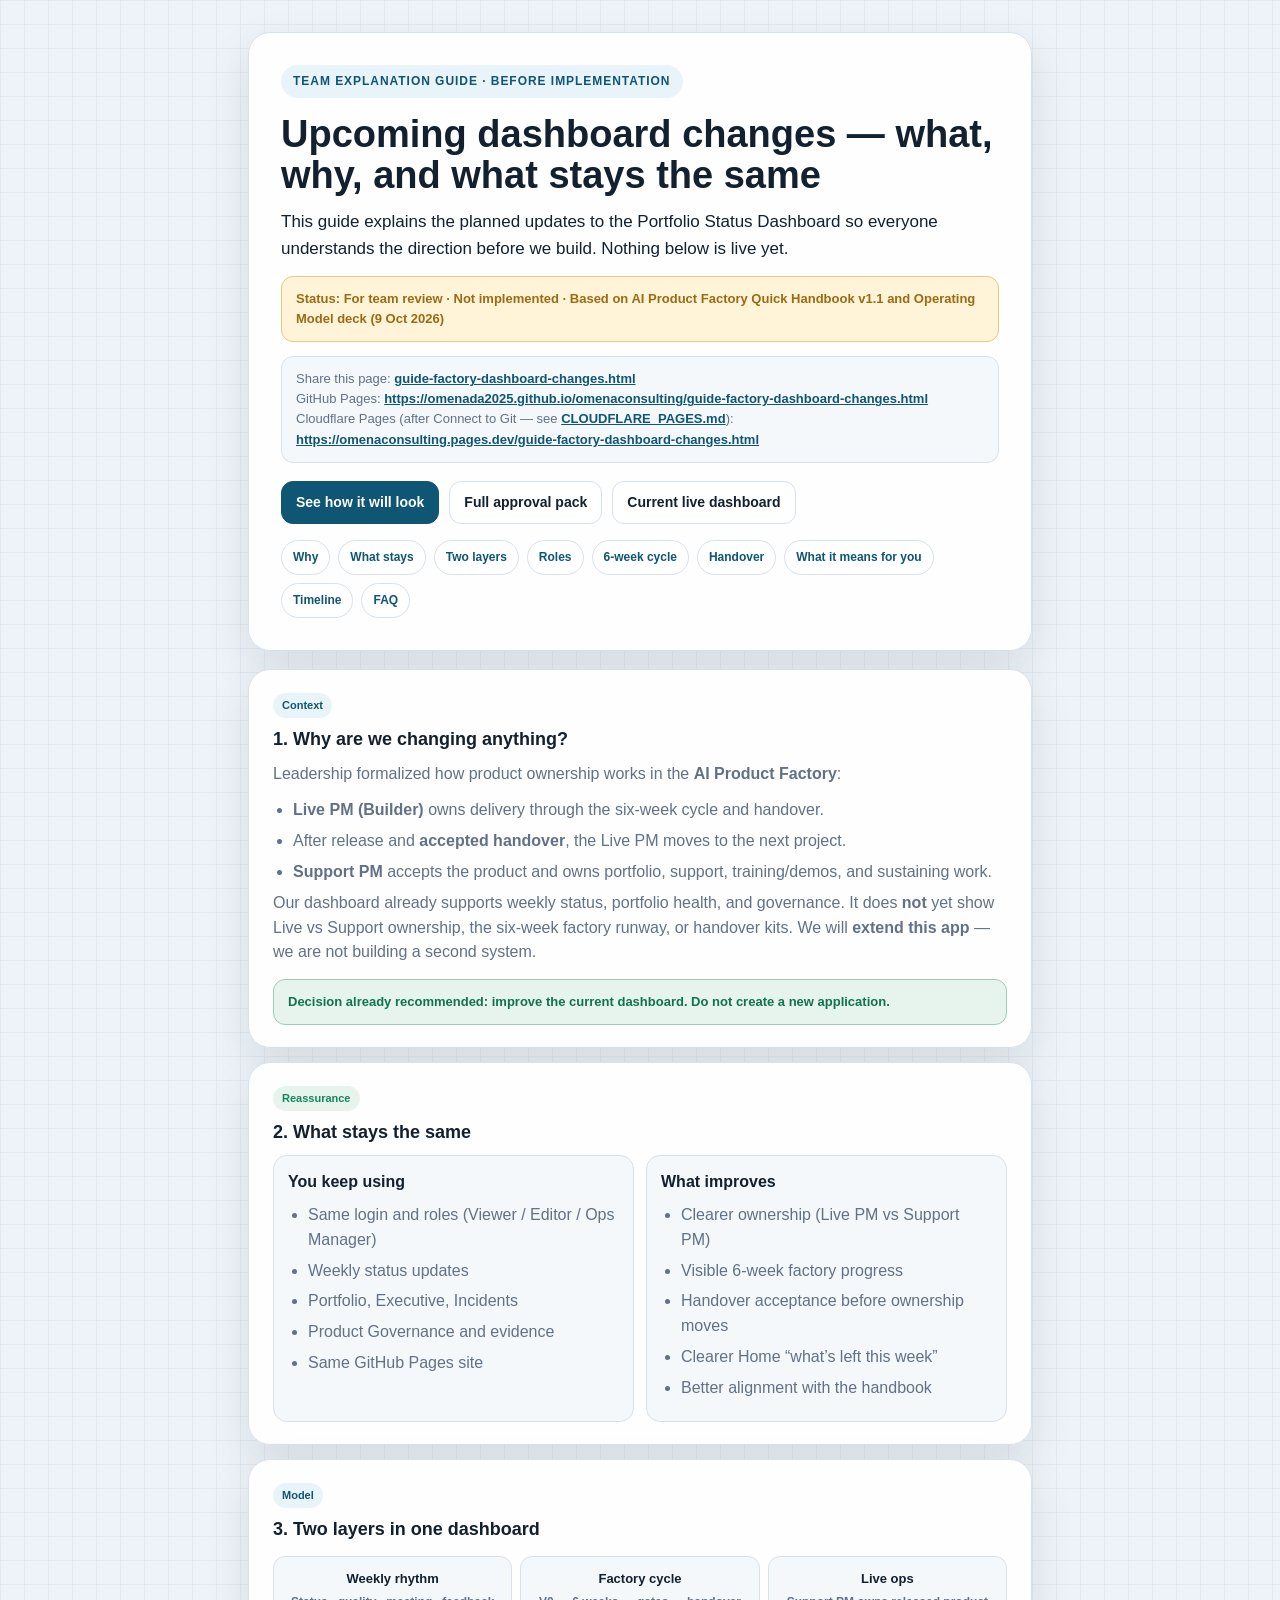
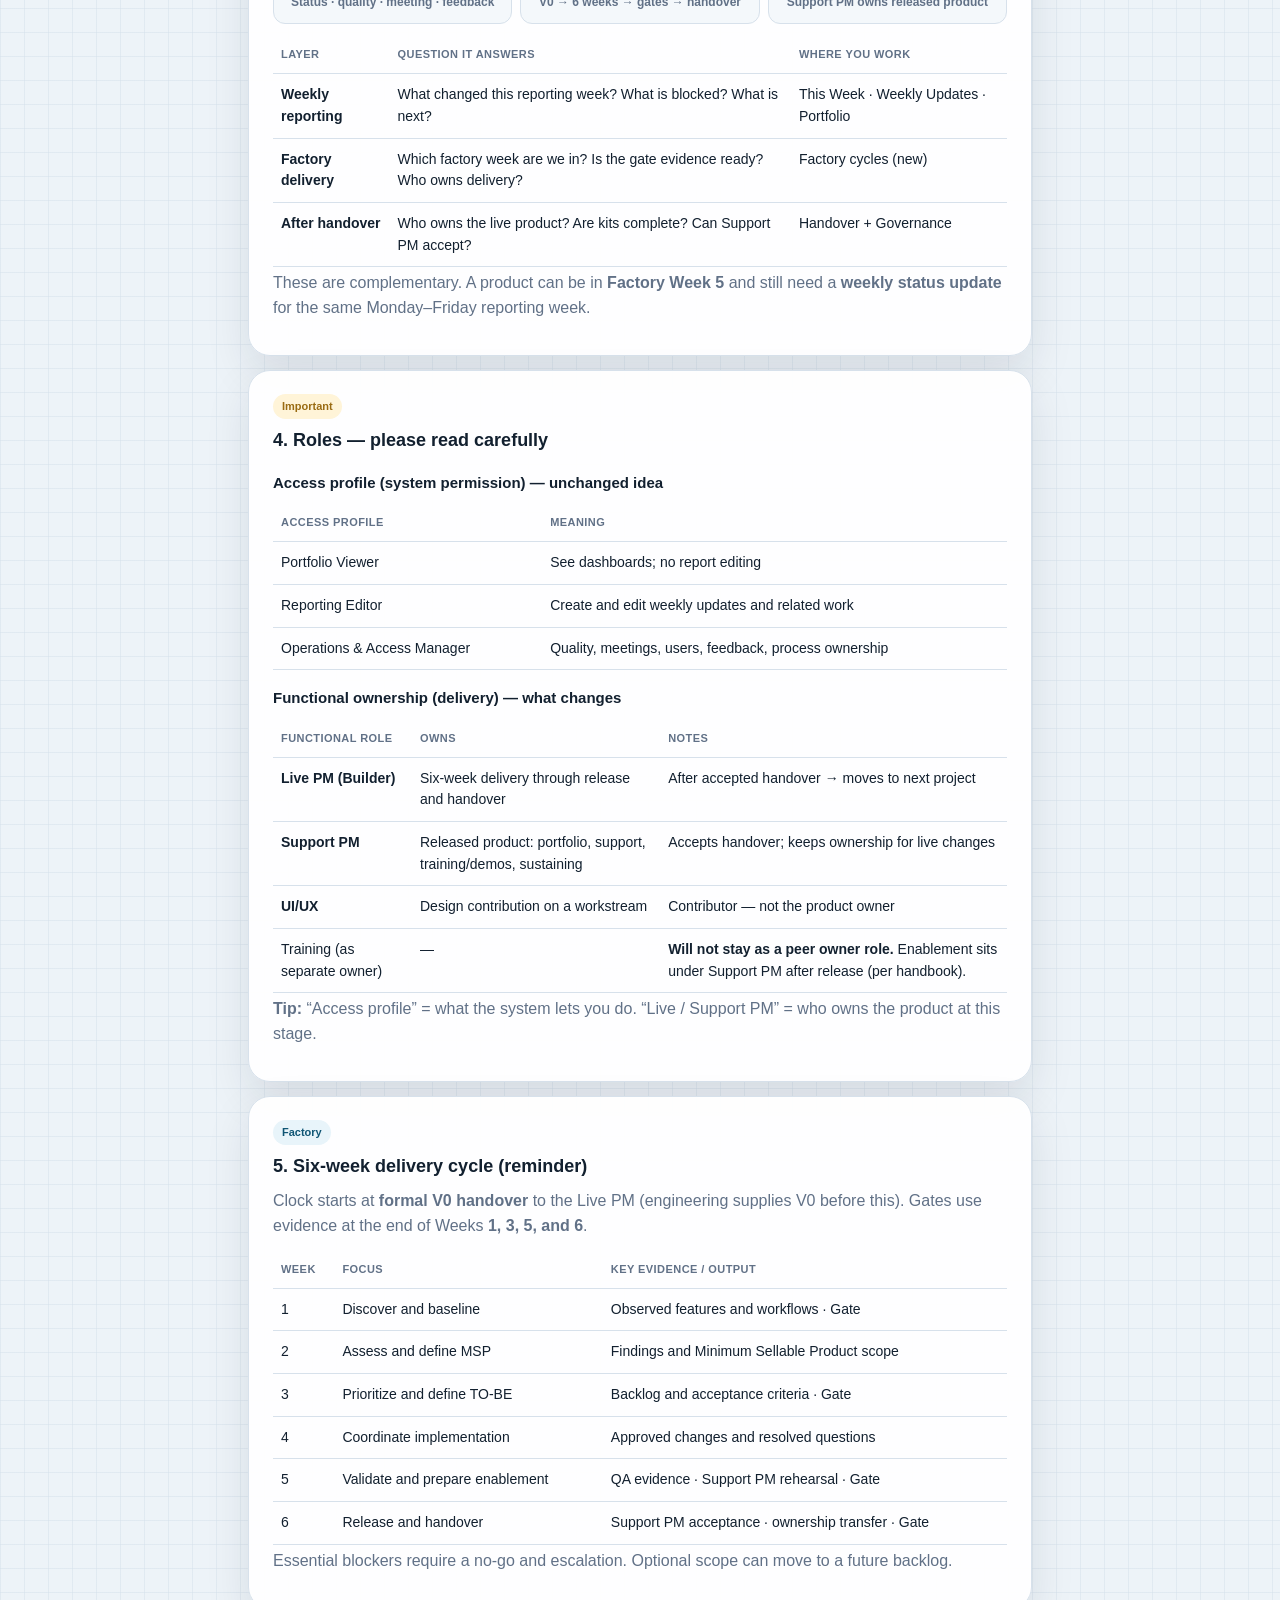
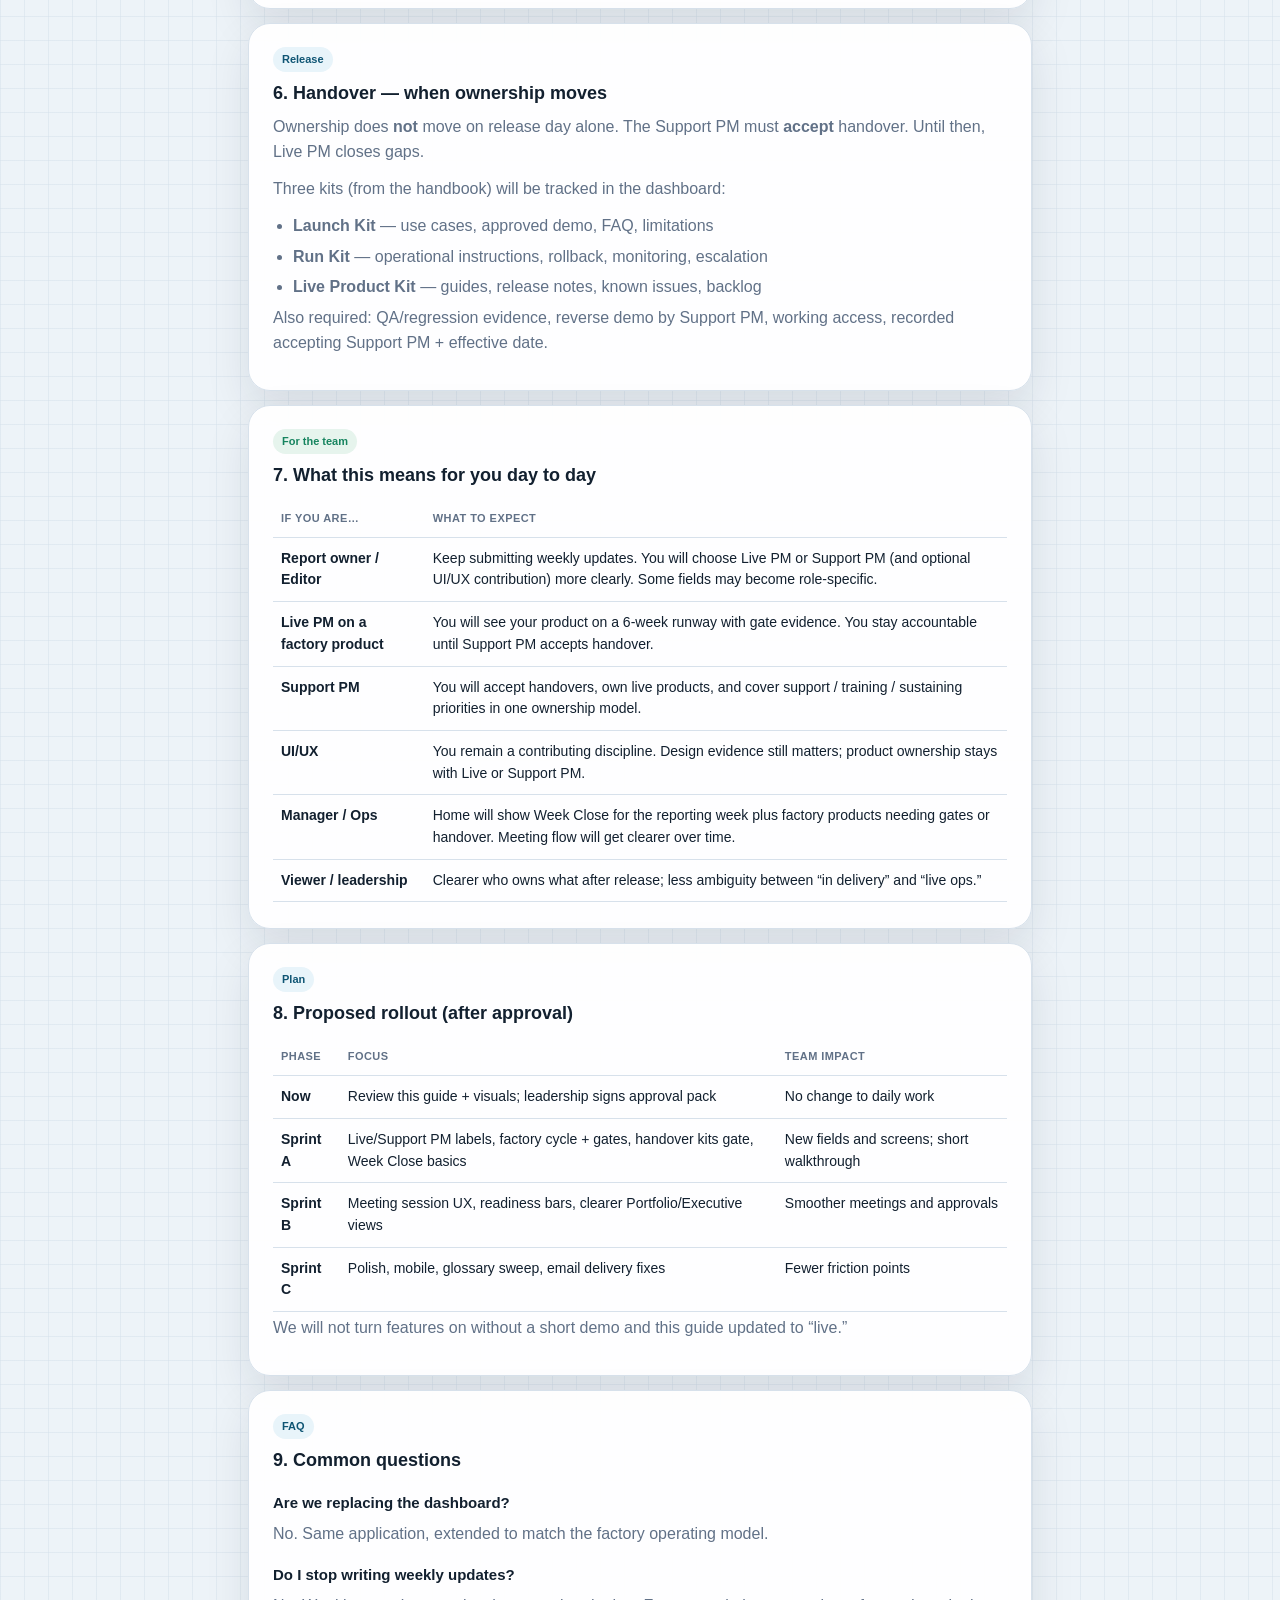
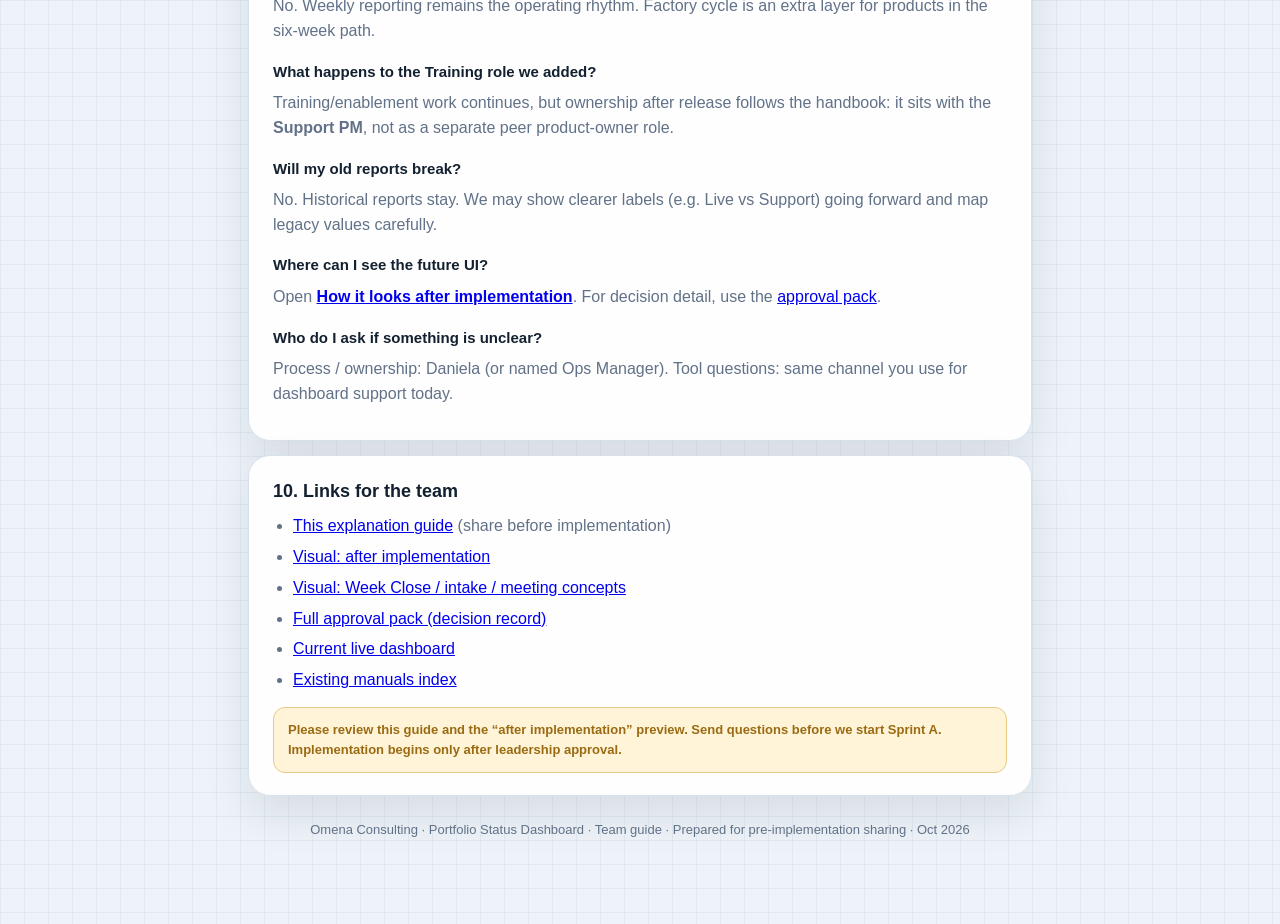
==== guide-factory-dashboard-changes.html @ c9f8023e "Restore GitHub Pages share URL on team guide. Co-authored-by: Cursor <cursoragent@cursor.com>" ====
<!DOCTYPE html>
<html lang="en">
<head>
  <meta charset="utf-8" />
  <meta name="viewport" content="width=device-width, initial-scale=1" />
  <title>Omena Consulting · Team guide — upcoming dashboard changes</title>
  <style>
    :root {
      --ink: #12202f;
      --muted: #617187;
      --line: #d7e1eb;
      --soft: #f4f8fb;
      --blue: #0f5574;
      --green: #16845f;
      --amber: #9a6b12;
      --amber-soft: #fff4d8;
      --green-soft: #e6f4ed;
      --blue-soft: #e8f4fa;
      --shadow: 0 18px 45px rgba(18, 32, 47, 0.10);
    }
    * { box-sizing: border-box; }
    body {
      margin: 0;
      font-family: "Segoe UI", Arial, sans-serif;
      color: var(--ink);
      background:
        linear-gradient(rgba(214, 225, 235, 0.55) 1px, transparent 1px),
        linear-gradient(90deg, rgba(214, 225, 235, 0.55) 1px, transparent 1px),
        #edf3f8;
      background-size: 24px 24px;
      line-height: 1.55;
    }
    .shell { max-width: 820px; margin: 0 auto; padding: 32px 18px 72px; }
    .hero, .card {
      background: rgba(255, 255, 255, 0.96);
      border: 1px solid var(--line);
      border-radius: 22px;
      box-shadow: var(--shadow);
    }
    .hero { padding: 32px; margin-bottom: 18px; }
    .eyebrow {
      display: inline-flex; padding: 7px 12px; border-radius: 999px;
      background: var(--blue-soft); color: var(--blue);
      font-weight: 800; font-size: 12px; letter-spacing: .08em; text-transform: uppercase;
    }
    h1 { font-size: clamp(26px, 4.5vw, 38px); line-height: 1.1; margin: 16px 0 12px; }
    h2 { font-size: 18px; margin: 0 0 8px; }
    h3 { font-size: 15px; margin: 16px 0 8px; }
    p { color: var(--muted); margin: 0 0 12px; }
    .lede { font-size: 17px; color: var(--ink); }
    .banner {
      margin-top: 14px; padding: 12px 14px; border-radius: 12px;
      background: var(--amber-soft); border: 1px solid #e6c985; color: var(--amber);
      font-size: 13px; font-weight: 700;
    }
    .banner.ok {
      background: var(--green-soft); border-color: #9dceb5; color: #10734f;
    }
    .actions { display: flex; flex-wrap: wrap; gap: 10px; margin-top: 18px; }
    .btn {
      display: inline-flex; align-items: center; justify-content: center;
      padding: 10px 14px; border-radius: 12px; border: 1px solid var(--line);
      background: white; color: var(--ink); text-decoration: none; font-weight: 700; font-size: 14px;
    }
    .btn.primary { background: var(--blue); border-color: var(--blue); color: white; }
    .toc { display: flex; flex-wrap: wrap; gap: 8px; margin-top: 16px; }
    .toc a {
      text-decoration: none; font-size: 12px; font-weight: 800;
      padding: 7px 11px; border-radius: 999px; border: 1px solid var(--line);
      background: white; color: var(--blue);
    }
    .card { padding: 22px 24px; margin-bottom: 14px; }
    .share-note {
      margin-top: 14px; padding: 12px 14px; border-radius: 12px;
      background: var(--soft); border: 1px solid var(--line);
      color: var(--muted); font-size: 13px;
    }
    .share-note a { color: var(--blue); overflow-wrap: anywhere; font-weight: 700; }
    table { width: 100%; border-collapse: collapse; font-size: 14px; margin: 10px 0 4px; }
    th, td {
      text-align: left; padding: 10px 8px; border-bottom: 1px solid var(--line);
      vertical-align: top;
    }
    th { font-size: 11px; text-transform: uppercase; letter-spacing: .04em; color: var(--muted); }
    ul { margin: 8px 0 0; padding-left: 20px; color: var(--muted); }
    li { margin: 6px 0; }
    .grid2 { display: grid; grid-template-columns: 1fr 1fr; gap: 12px; }
    .box {
      background: var(--soft); border: 1px solid var(--line); border-radius: 14px; padding: 14px;
    }
    .box strong { display: block; margin-bottom: 6px; color: var(--ink); }
    .pill {
      display: inline-flex; padding: 4px 9px; border-radius: 999px;
      font-size: 11px; font-weight: 800; background: var(--blue-soft); color: var(--blue);
      margin-bottom: 8px;
    }
    .pill.green { background: var(--green-soft); color: var(--green); }
    .pill.amber { background: var(--amber-soft); color: var(--amber); }
    .flow {
      display: grid; grid-template-columns: repeat(3, 1fr); gap: 8px; margin: 12px 0;
    }
    .flow div {
      background: var(--soft); border: 1px solid var(--line); border-radius: 12px;
      padding: 12px; text-align: center; font-size: 13px; font-weight: 700;
    }
    .flow span { display: block; font-size: 12px; font-weight: 600; color: var(--muted); margin-top: 4px; }
    .footer { text-align: center; color: var(--muted); font-size: 13px; margin-top: 24px; }
    @media (max-width: 700px) {
      .grid2, .flow { grid-template-columns: 1fr; }
    }
    @media print {
      body { background: white; }
      .hero, .card { box-shadow: none; }
      .actions { display: none; }
    }
  </style>
</head>
<body>
  <div class="shell">
    <header class="hero">
      <span class="eyebrow">Team explanation guide · before implementation</span>
      <h1>Upcoming dashboard changes — what, why, and what stays the same</h1>
      <p class="lede">This guide explains the planned updates to the Portfolio Status Dashboard so everyone understands the direction before we build. Nothing below is live yet.</p>
      <div class="banner">Status: For team review · Not implemented · Based on AI Product Factory Quick Handbook v1.1 and Operating Model deck (9 Oct 2026)</div>
      <div class="share-note">
        Share this page:
        <a href="guide-factory-dashboard-changes.html">guide-factory-dashboard-changes.html</a>
        <br>GitHub Pages:
        <a href="https://omenada2025.github.io/omenaconsulting/guide-factory-dashboard-changes.html">https://omenada2025.github.io/omenaconsulting/guide-factory-dashboard-changes.html</a>
        <br>Cloudflare Pages (after Connect to Git — see <a href="CLOUDFLARE_PAGES.md">CLOUDFLARE_PAGES.md</a>):
        <a href="https://omenaconsulting.pages.dev/guide-factory-dashboard-changes.html">https://omenaconsulting.pages.dev/guide-factory-dashboard-changes.html</a>
      </div>
      <div class="actions">
        <a class="btn primary" href="preview-after-factory-alignment.html">See how it will look</a>
        <a class="btn" href="proposal-workflow-roles-uiux-approval.html">Full approval pack</a>
        <a class="btn" href="index.html">Current live dashboard</a>
      </div>
      <nav class="toc" aria-label="Guide sections">
        <a href="#why">Why</a>
        <a href="#same">What stays</a>
        <a href="#layers">Two layers</a>
        <a href="#roles">Roles</a>
        <a href="#cycle">6-week cycle</a>
        <a href="#handover">Handover</a>
        <a href="#you">What it means for you</a>
        <a href="#timeline">Timeline</a>
        <a href="#faq">FAQ</a>
      </nav>
    </header>

    <section class="card" id="why">
      <span class="pill">Context</span>
      <h2>1. Why are we changing anything?</h2>
      <p>Leadership formalized how product ownership works in the <strong>AI Product Factory</strong>:</p>
      <ul>
        <li><strong>Live PM (Builder)</strong> owns delivery through the six-week cycle and handover.</li>
        <li>After release and <strong>accepted handover</strong>, the Live PM moves to the next project.</li>
        <li><strong>Support PM</strong> accepts the product and owns portfolio, support, training/demos, and sustaining work.</li>
      </ul>
      <p>Our dashboard already supports weekly status, portfolio health, and governance. It does <strong>not</strong> yet show Live vs Support ownership, the six-week factory runway, or handover kits. We will <strong>extend this app</strong> — we are not building a second system.</p>
      <div class="banner ok">Decision already recommended: improve the current dashboard. Do not create a new application.</div>
    </section>

    <section class="card" id="same">
      <span class="pill green">Reassurance</span>
      <h2>2. What stays the same</h2>
      <div class="grid2">
        <div class="box">
          <strong>You keep using</strong>
          <ul>
            <li>Same login and roles (Viewer / Editor / Ops Manager)</li>
            <li>Weekly status updates</li>
            <li>Portfolio, Executive, Incidents</li>
            <li>Product Governance and evidence</li>
            <li>Same GitHub Pages site</li>
          </ul>
        </div>
        <div class="box">
          <strong>What improves</strong>
          <ul>
            <li>Clearer ownership (Live PM vs Support PM)</li>
            <li>Visible 6-week factory progress</li>
            <li>Handover acceptance before ownership moves</li>
            <li>Clearer Home “what’s left this week”</li>
            <li>Better alignment with the handbook</li>
          </ul>
        </div>
      </div>
    </section>

    <section class="card" id="layers">
      <span class="pill">Model</span>
      <h2>3. Two layers in one dashboard</h2>
      <div class="flow">
        <div>Weekly rhythm<span>Status · quality · meeting · feedback</span></div>
        <div>Factory cycle<span>V0 → 6 weeks → gates → handover</span></div>
        <div>Live ops<span>Support PM owns released product</span></div>
      </div>
      <table>
        <thead>
          <tr><th>Layer</th><th>Question it answers</th><th>Where you work</th></tr>
        </thead>
        <tbody>
          <tr>
            <td><strong>Weekly reporting</strong></td>
            <td>What changed this reporting week? What is blocked? What is next?</td>
            <td>This Week · Weekly Updates · Portfolio</td>
          </tr>
          <tr>
            <td><strong>Factory delivery</strong></td>
            <td>Which factory week are we in? Is the gate evidence ready? Who owns delivery?</td>
            <td>Factory cycles (new)</td>
          </tr>
          <tr>
            <td><strong>After handover</strong></td>
            <td>Who owns the live product? Are kits complete? Can Support PM accept?</td>
            <td>Handover + Governance</td>
          </tr>
        </tbody>
      </table>
      <p>These are complementary. A product can be in <strong>Factory Week 5</strong> and still need a <strong>weekly status update</strong> for the same Monday–Friday reporting week.</p>
    </section>

    <section class="card" id="roles">
      <span class="pill amber">Important</span>
      <h2>4. Roles — please read carefully</h2>
      <h3>Access profile (system permission) — unchanged idea</h3>
      <table>
        <thead><tr><th>Access profile</th><th>Meaning</th></tr></thead>
        <tbody>
          <tr><td>Portfolio Viewer</td><td>See dashboards; no report editing</td></tr>
          <tr><td>Reporting Editor</td><td>Create and edit weekly updates and related work</td></tr>
          <tr><td>Operations &amp; Access Manager</td><td>Quality, meetings, users, feedback, process ownership</td></tr>
        </tbody>
      </table>

      <h3>Functional ownership (delivery) — what changes</h3>
      <table>
        <thead><tr><th>Functional role</th><th>Owns</th><th>Notes</th></tr></thead>
        <tbody>
          <tr>
            <td><strong>Live PM (Builder)</strong></td>
            <td>Six-week delivery through release and handover</td>
            <td>After accepted handover → moves to next project</td>
          </tr>
          <tr>
            <td><strong>Support PM</strong></td>
            <td>Released product: portfolio, support, training/demos, sustaining</td>
            <td>Accepts handover; keeps ownership for live changes</td>
          </tr>
          <tr>
            <td><strong>UI/UX</strong></td>
            <td>Design contribution on a workstream</td>
            <td>Contributor — not the product owner</td>
          </tr>
          <tr>
            <td>Training (as separate owner)</td>
            <td>—</td>
            <td><strong>Will not stay as a peer owner role.</strong> Enablement sits under Support PM after release (per handbook).</td>
          </tr>
        </tbody>
      </table>
      <p><strong>Tip:</strong> “Access profile” = what the system lets you do. “Live / Support PM” = who owns the product at this stage.</p>
    </section>

    <section class="card" id="cycle">
      <span class="pill">Factory</span>
      <h2>5. Six-week delivery cycle (reminder)</h2>
      <p>Clock starts at <strong>formal V0 handover</strong> to the Live PM (engineering supplies V0 before this). Gates use evidence at the end of Weeks <strong>1, 3, 5, and 6</strong>.</p>
      <table>
        <thead><tr><th>Week</th><th>Focus</th><th>Key evidence / output</th></tr></thead>
        <tbody>
          <tr><td>1</td><td>Discover and baseline</td><td>Observed features and workflows · Gate</td></tr>
          <tr><td>2</td><td>Assess and define MSP</td><td>Findings and Minimum Sellable Product scope</td></tr>
          <tr><td>3</td><td>Prioritize and define TO-BE</td><td>Backlog and acceptance criteria · Gate</td></tr>
          <tr><td>4</td><td>Coordinate implementation</td><td>Approved changes and resolved questions</td></tr>
          <tr><td>5</td><td>Validate and prepare enablement</td><td>QA evidence · Support PM rehearsal · Gate</td></tr>
          <tr><td>6</td><td>Release and handover</td><td>Support PM acceptance · ownership transfer · Gate</td></tr>
        </tbody>
      </table>
      <p>Essential blockers require a no-go and escalation. Optional scope can move to a future backlog.</p>
    </section>

    <section class="card" id="handover">
      <span class="pill">Release</span>
      <h2>6. Handover — when ownership moves</h2>
      <p>Ownership does <strong>not</strong> move on release day alone. The Support PM must <strong>accept</strong> handover. Until then, Live PM closes gaps.</p>
      <p>Three kits (from the handbook) will be tracked in the dashboard:</p>
      <ul>
        <li><strong>Launch Kit</strong> — use cases, approved demo, FAQ, limitations</li>
        <li><strong>Run Kit</strong> — operational instructions, rollback, monitoring, escalation</li>
        <li><strong>Live Product Kit</strong> — guides, release notes, known issues, backlog</li>
      </ul>
      <p>Also required: QA/regression evidence, reverse demo by Support PM, working access, recorded accepting Support PM + effective date.</p>
    </section>

    <section class="card" id="you">
      <span class="pill green">For the team</span>
      <h2>7. What this means for you day to day</h2>
      <table>
        <thead><tr><th>If you are…</th><th>What to expect</th></tr></thead>
        <tbody>
          <tr>
            <td><strong>Report owner / Editor</strong></td>
            <td>Keep submitting weekly updates. You will choose Live PM or Support PM (and optional UI/UX contribution) more clearly. Some fields may become role-specific.</td>
          </tr>
          <tr>
            <td><strong>Live PM on a factory product</strong></td>
            <td>You will see your product on a 6-week runway with gate evidence. You stay accountable until Support PM accepts handover.</td>
          </tr>
          <tr>
            <td><strong>Support PM</strong></td>
            <td>You will accept handovers, own live products, and cover support / training / sustaining priorities in one ownership model.</td>
          </tr>
          <tr>
            <td><strong>UI/UX</strong></td>
            <td>You remain a contributing discipline. Design evidence still matters; product ownership stays with Live or Support PM.</td>
          </tr>
          <tr>
            <td><strong>Manager / Ops</strong></td>
            <td>Home will show Week Close for the reporting week plus factory products needing gates or handover. Meeting flow will get clearer over time.</td>
          </tr>
          <tr>
            <td><strong>Viewer / leadership</strong></td>
            <td>Clearer who owns what after release; less ambiguity between “in delivery” and “live ops.”</td>
          </tr>
        </tbody>
      </table>
    </section>

    <section class="card" id="timeline">
      <span class="pill">Plan</span>
      <h2>8. Proposed rollout (after approval)</h2>
      <table>
        <thead><tr><th>Phase</th><th>Focus</th><th>Team impact</th></tr></thead>
        <tbody>
          <tr>
            <td><strong>Now</strong></td>
            <td>Review this guide + visuals; leadership signs approval pack</td>
            <td>No change to daily work</td>
          </tr>
          <tr>
            <td><strong>Sprint A</strong></td>
            <td>Live/Support PM labels, factory cycle + gates, handover kits gate, Week Close basics</td>
            <td>New fields and screens; short walkthrough</td>
          </tr>
          <tr>
            <td><strong>Sprint B</strong></td>
            <td>Meeting session UX, readiness bars, clearer Portfolio/Executive views</td>
            <td>Smoother meetings and approvals</td>
          </tr>
          <tr>
            <td><strong>Sprint C</strong></td>
            <td>Polish, mobile, glossary sweep, email delivery fixes</td>
            <td>Fewer friction points</td>
          </tr>
        </tbody>
      </table>
      <p>We will not turn features on without a short demo and this guide updated to “live.”</p>
    </section>

    <section class="card" id="faq">
      <span class="pill">FAQ</span>
      <h2>9. Common questions</h2>
      <h3>Are we replacing the dashboard?</h3>
      <p>No. Same application, extended to match the factory operating model.</p>
      <h3>Do I stop writing weekly updates?</h3>
      <p>No. Weekly reporting remains the operating rhythm. Factory cycle is an extra layer for products in the six-week path.</p>
      <h3>What happens to the Training role we added?</h3>
      <p>Training/enablement work continues, but ownership after release follows the handbook: it sits with the <strong>Support PM</strong>, not as a separate peer product-owner role.</p>
      <h3>Will my old reports break?</h3>
      <p>No. Historical reports stay. We may show clearer labels (e.g. Live vs Support) going forward and map legacy values carefully.</p>
      <h3>Where can I see the future UI?</h3>
      <p>Open <a href="preview-after-factory-alignment.html"><strong>How it looks after implementation</strong></a>. For decision detail, use the <a href="proposal-workflow-roles-uiux-approval.html">approval pack</a>.</p>
      <h3>Who do I ask if something is unclear?</h3>
      <p>Process / ownership: Daniela (or named Ops Manager). Tool questions: same channel you use for dashboard support today.</p>
    </section>

    <section class="card">
      <h2>10. Links for the team</h2>
      <ul>
        <li><a href="guide-factory-dashboard-changes.html">This explanation guide</a> (share before implementation)</li>
        <li><a href="preview-after-factory-alignment.html">Visual: after implementation</a></li>
        <li><a href="preview-workflow-uiux-revision.html">Visual: Week Close / intake / meeting concepts</a></li>
        <li><a href="proposal-workflow-roles-uiux-approval.html">Full approval pack (decision record)</a></li>
        <li><a href="index.html">Current live dashboard</a></li>
        <li><a href="manuals.html">Existing manuals index</a></li>
      </ul>
      <div class="banner">Please review this guide and the “after implementation” preview. Send questions before we start Sprint A. Implementation begins only after leadership approval.</div>
    </section>

    <p class="footer">Omena Consulting · Portfolio Status Dashboard · Team guide · Prepared for pre-implementation sharing · Oct 2026</p>
  </div>
</body>
</html>
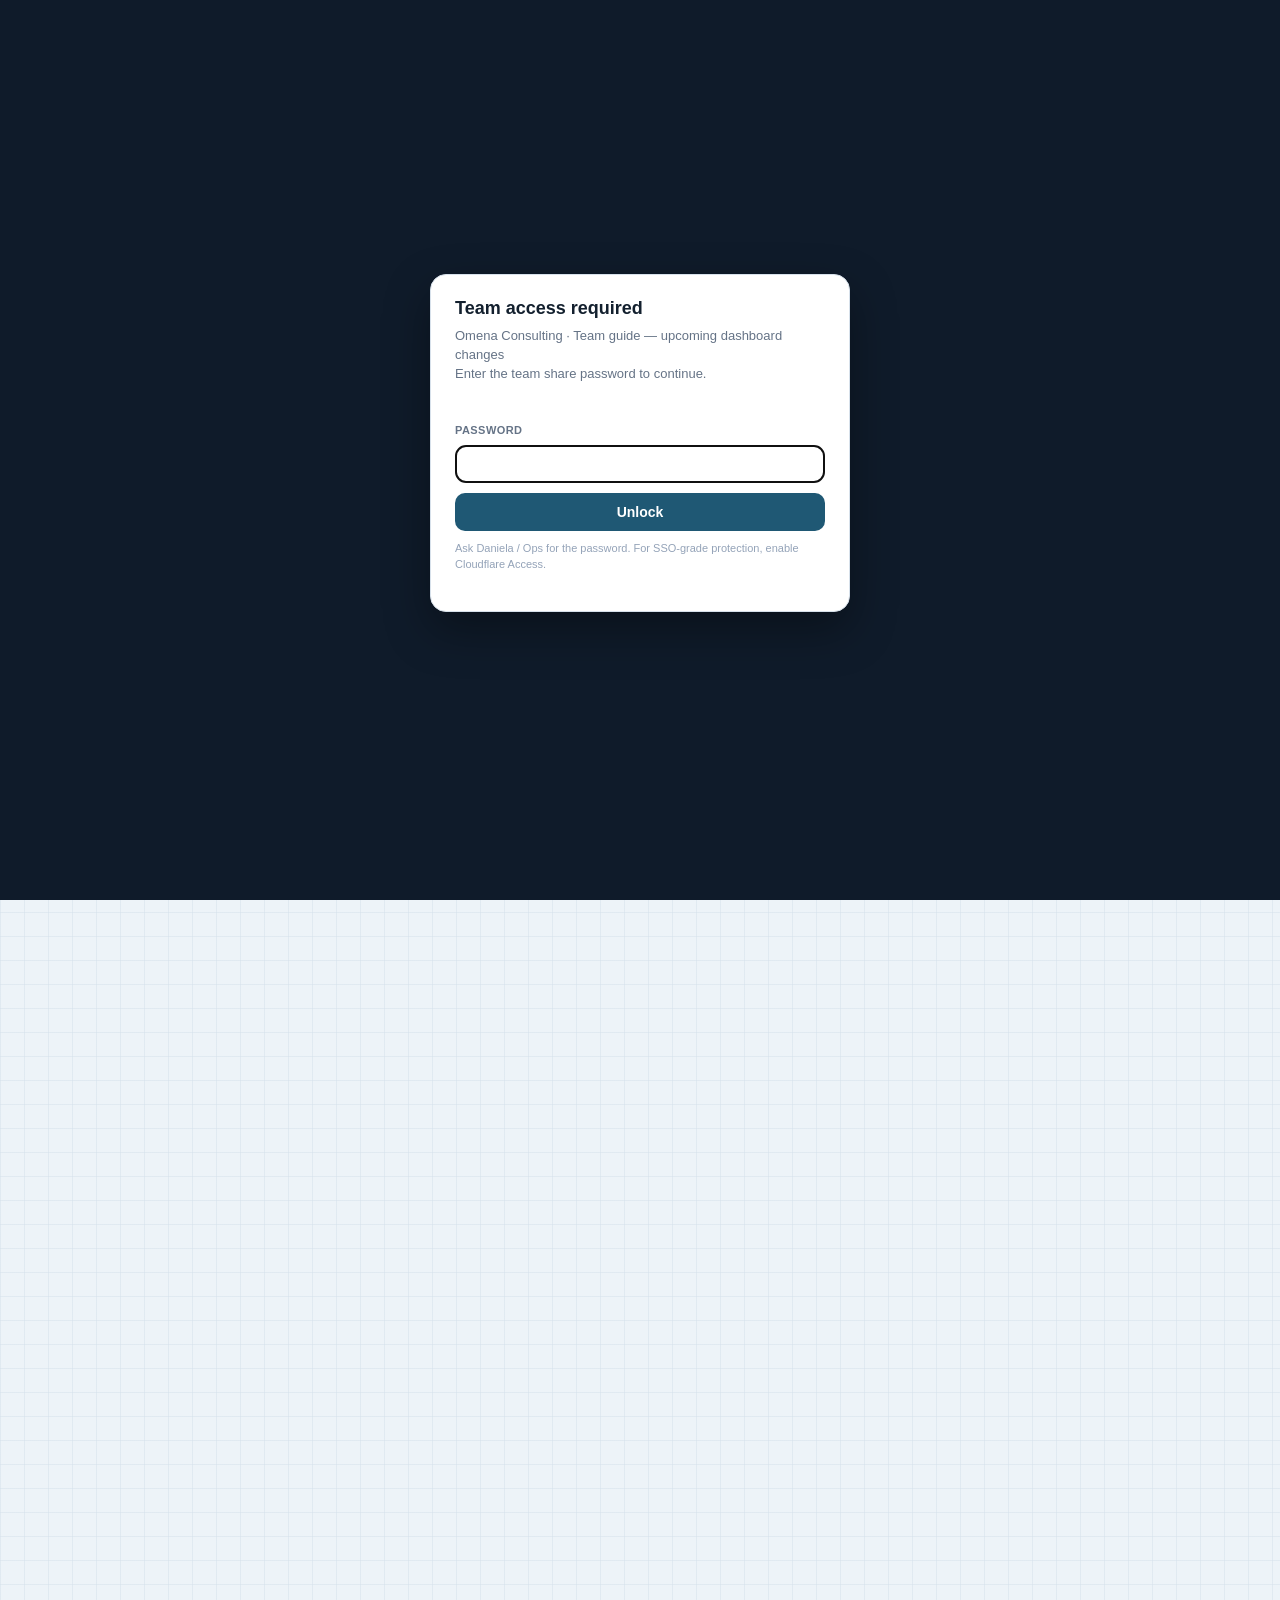
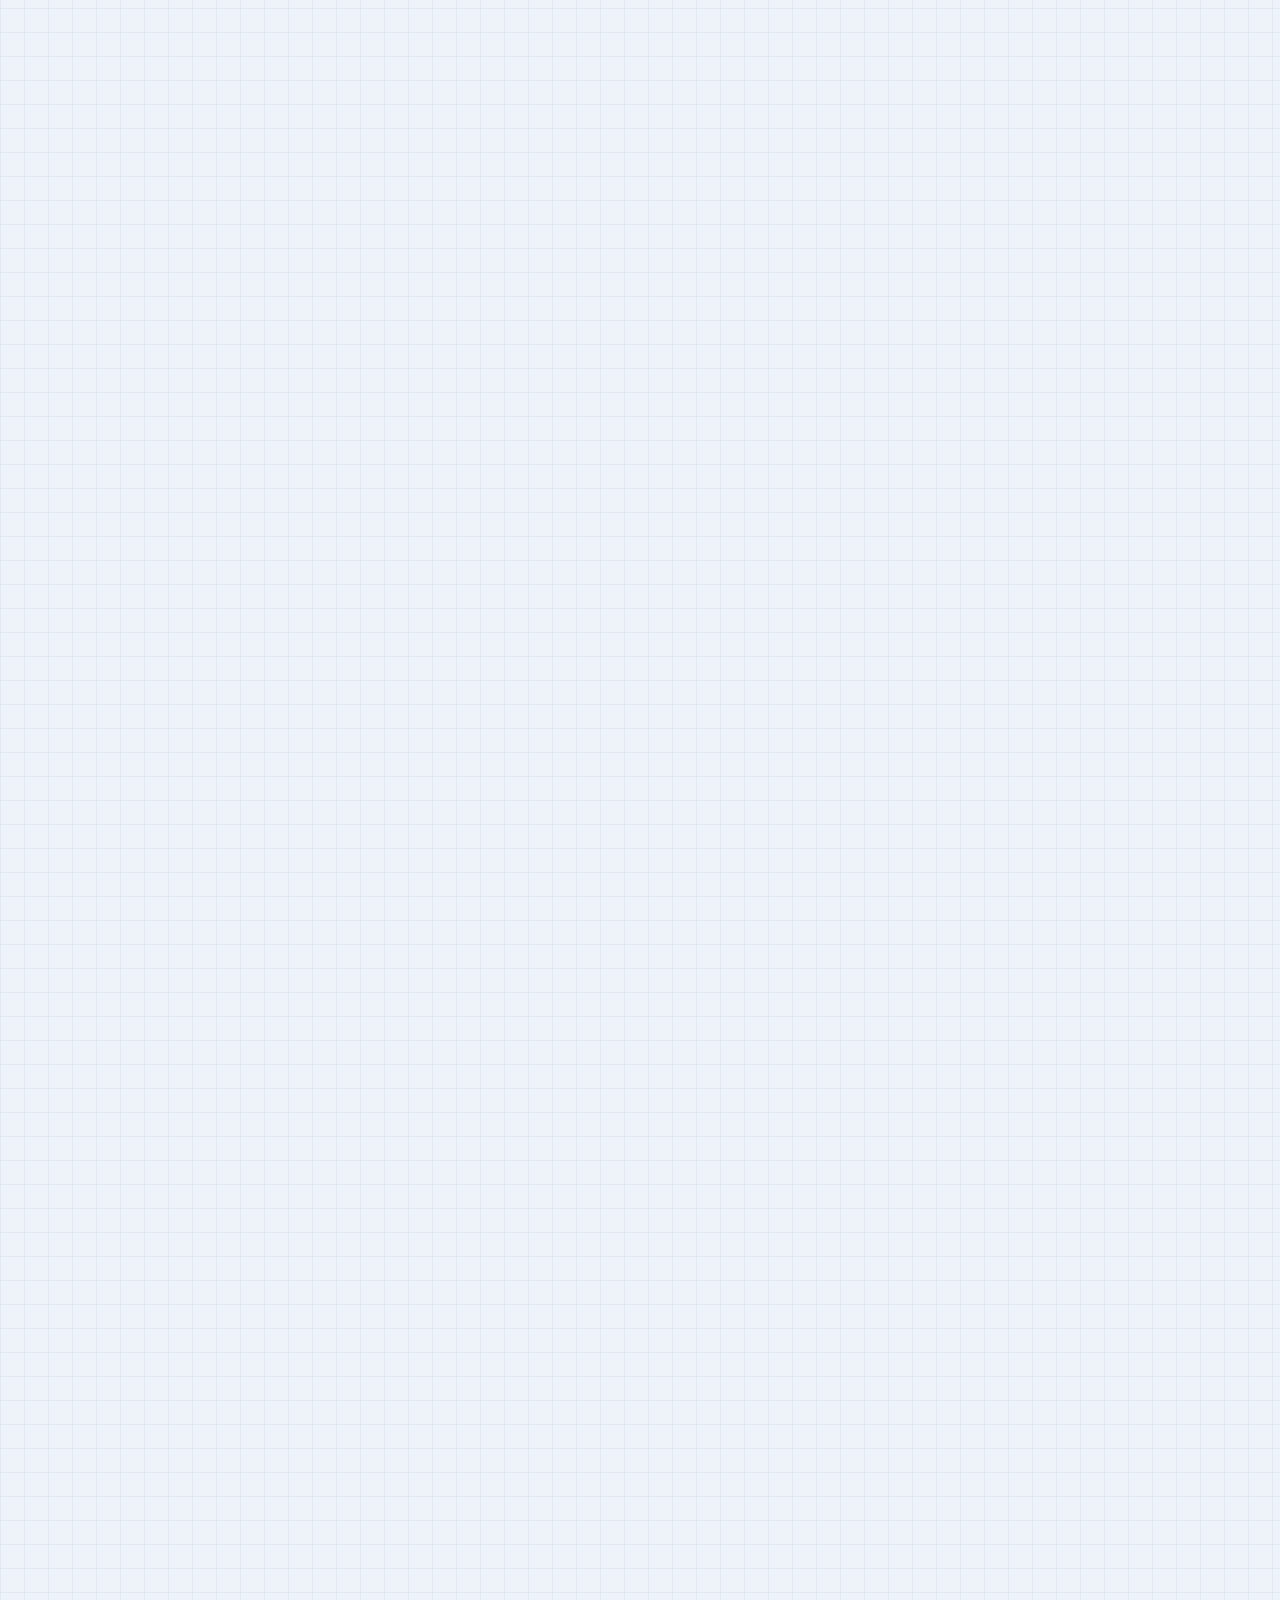
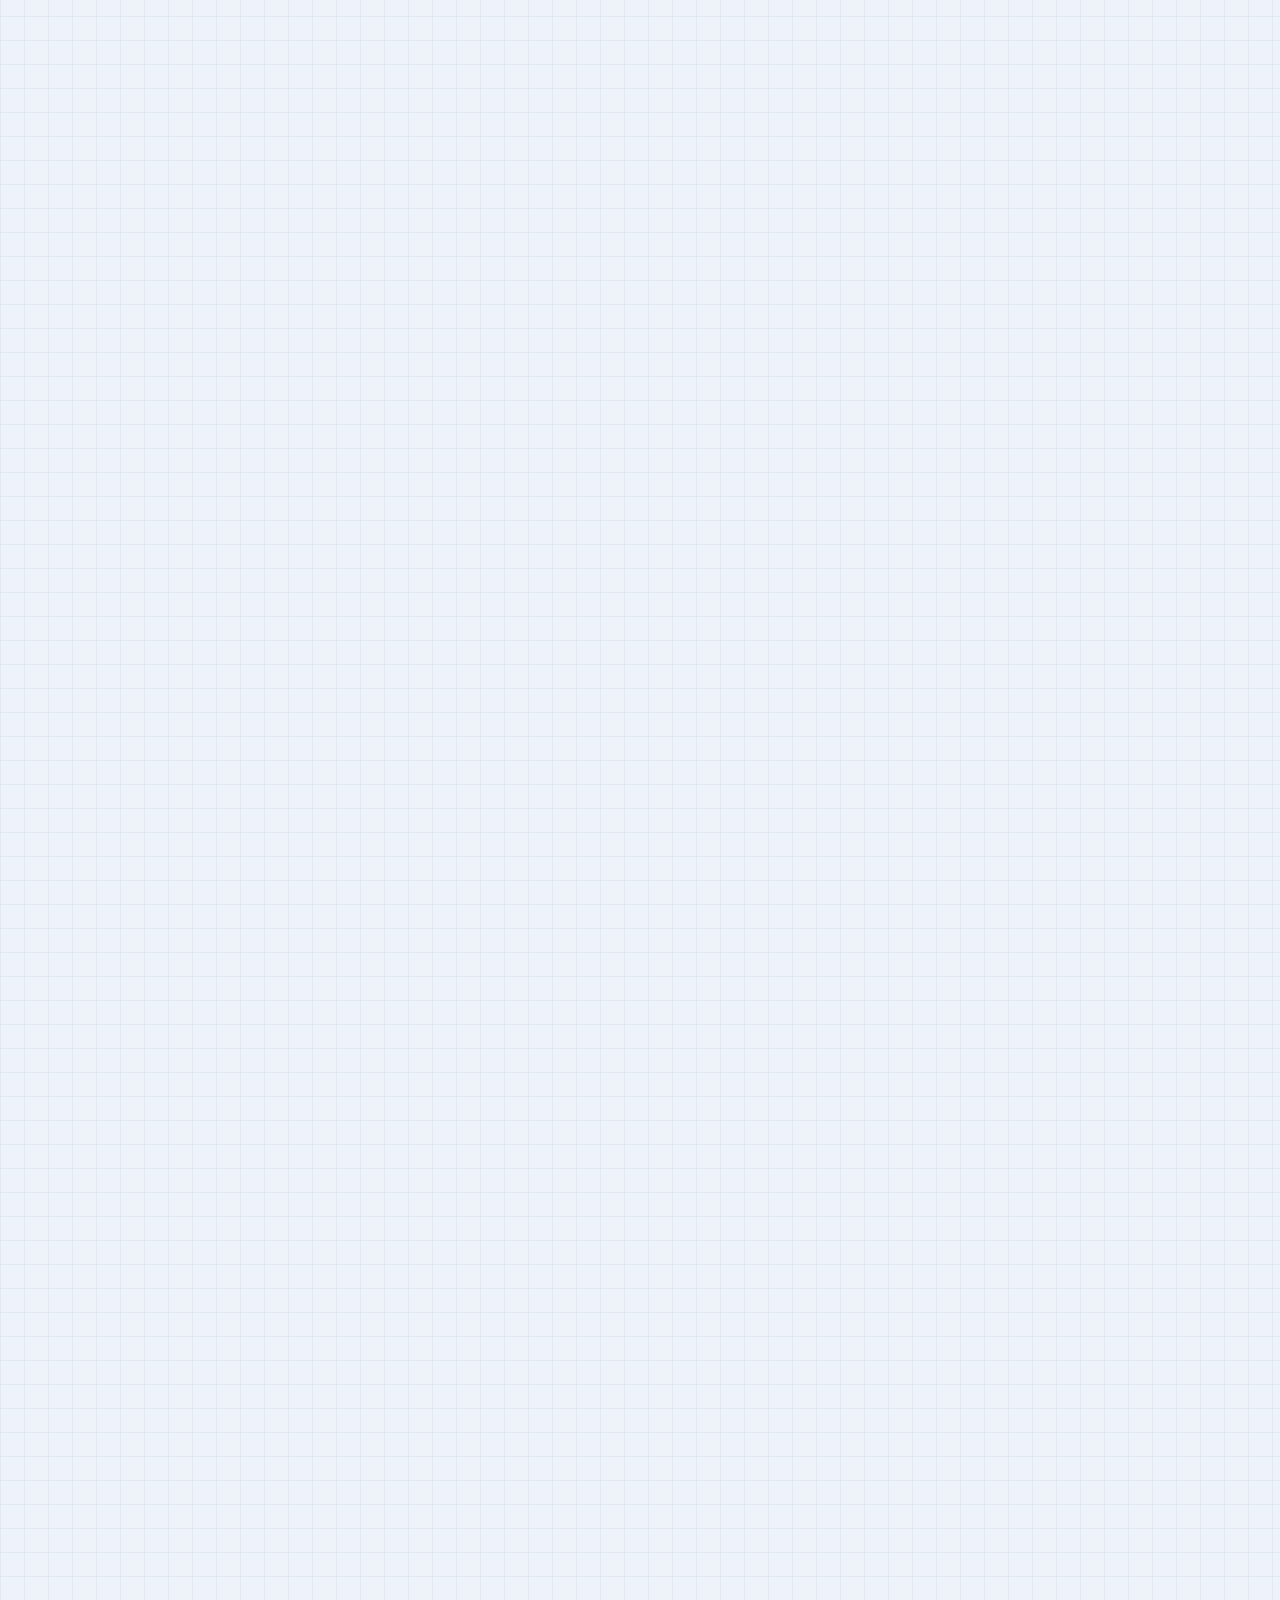
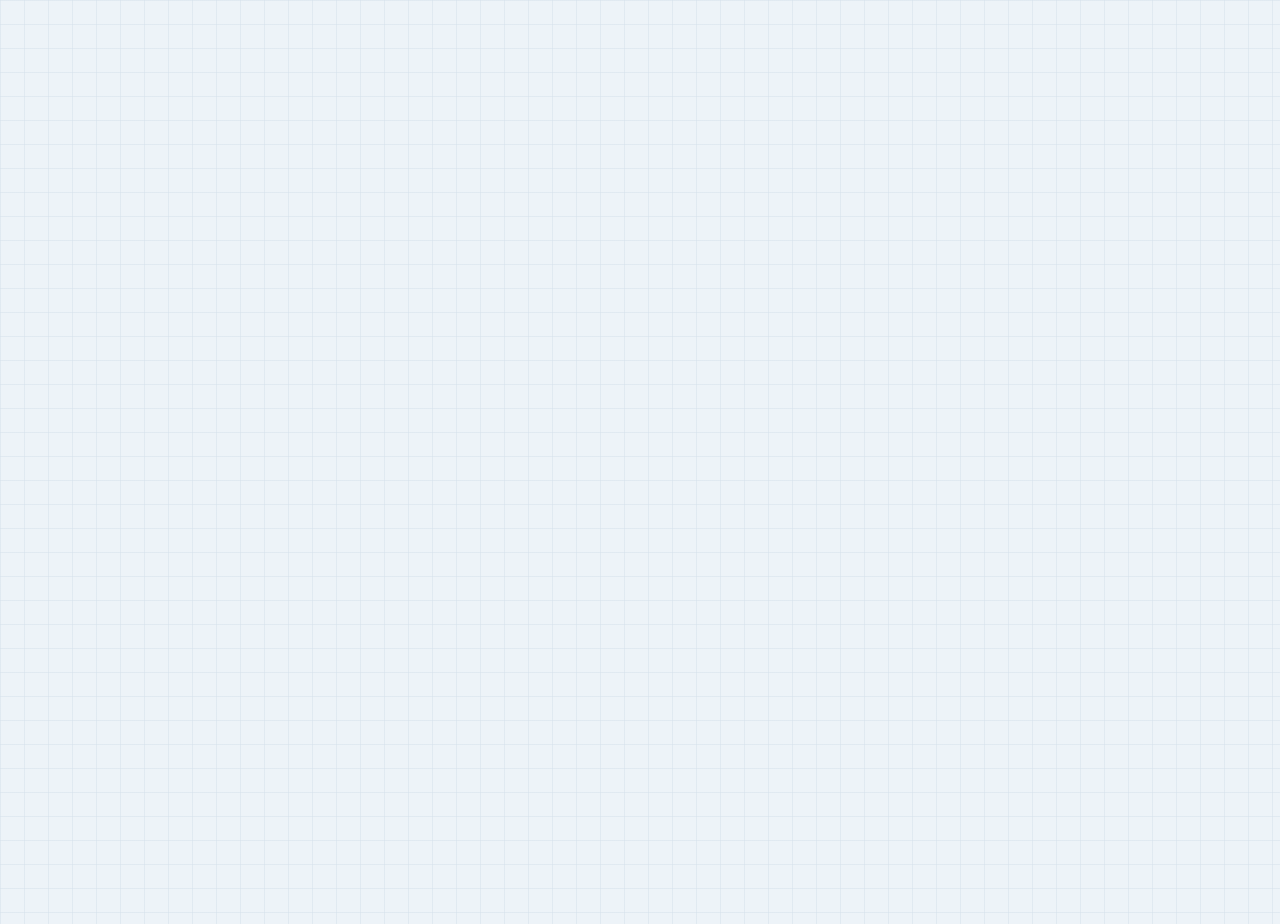
==== commit 9996e0a9: "Add password gate on team proposal docs. Protect guide, approval pack, and mockups with a share-pass" ====
--- a/guide-factory-dashboard-changes.html
+++ b/guide-factory-dashboard-changes.html
@@ -3,7 +3,9 @@
 <head>
   <meta charset="utf-8" />
   <meta name="viewport" content="width=device-width, initial-scale=1" />
+  <meta name="robots" content="noindex, nofollow" />
   <title>Omena Consulting · Team guide — upcoming dashboard changes</title>
+  <script src="access-gate.js"></script>
   <style>
     :root {
       --ink: #12202f;
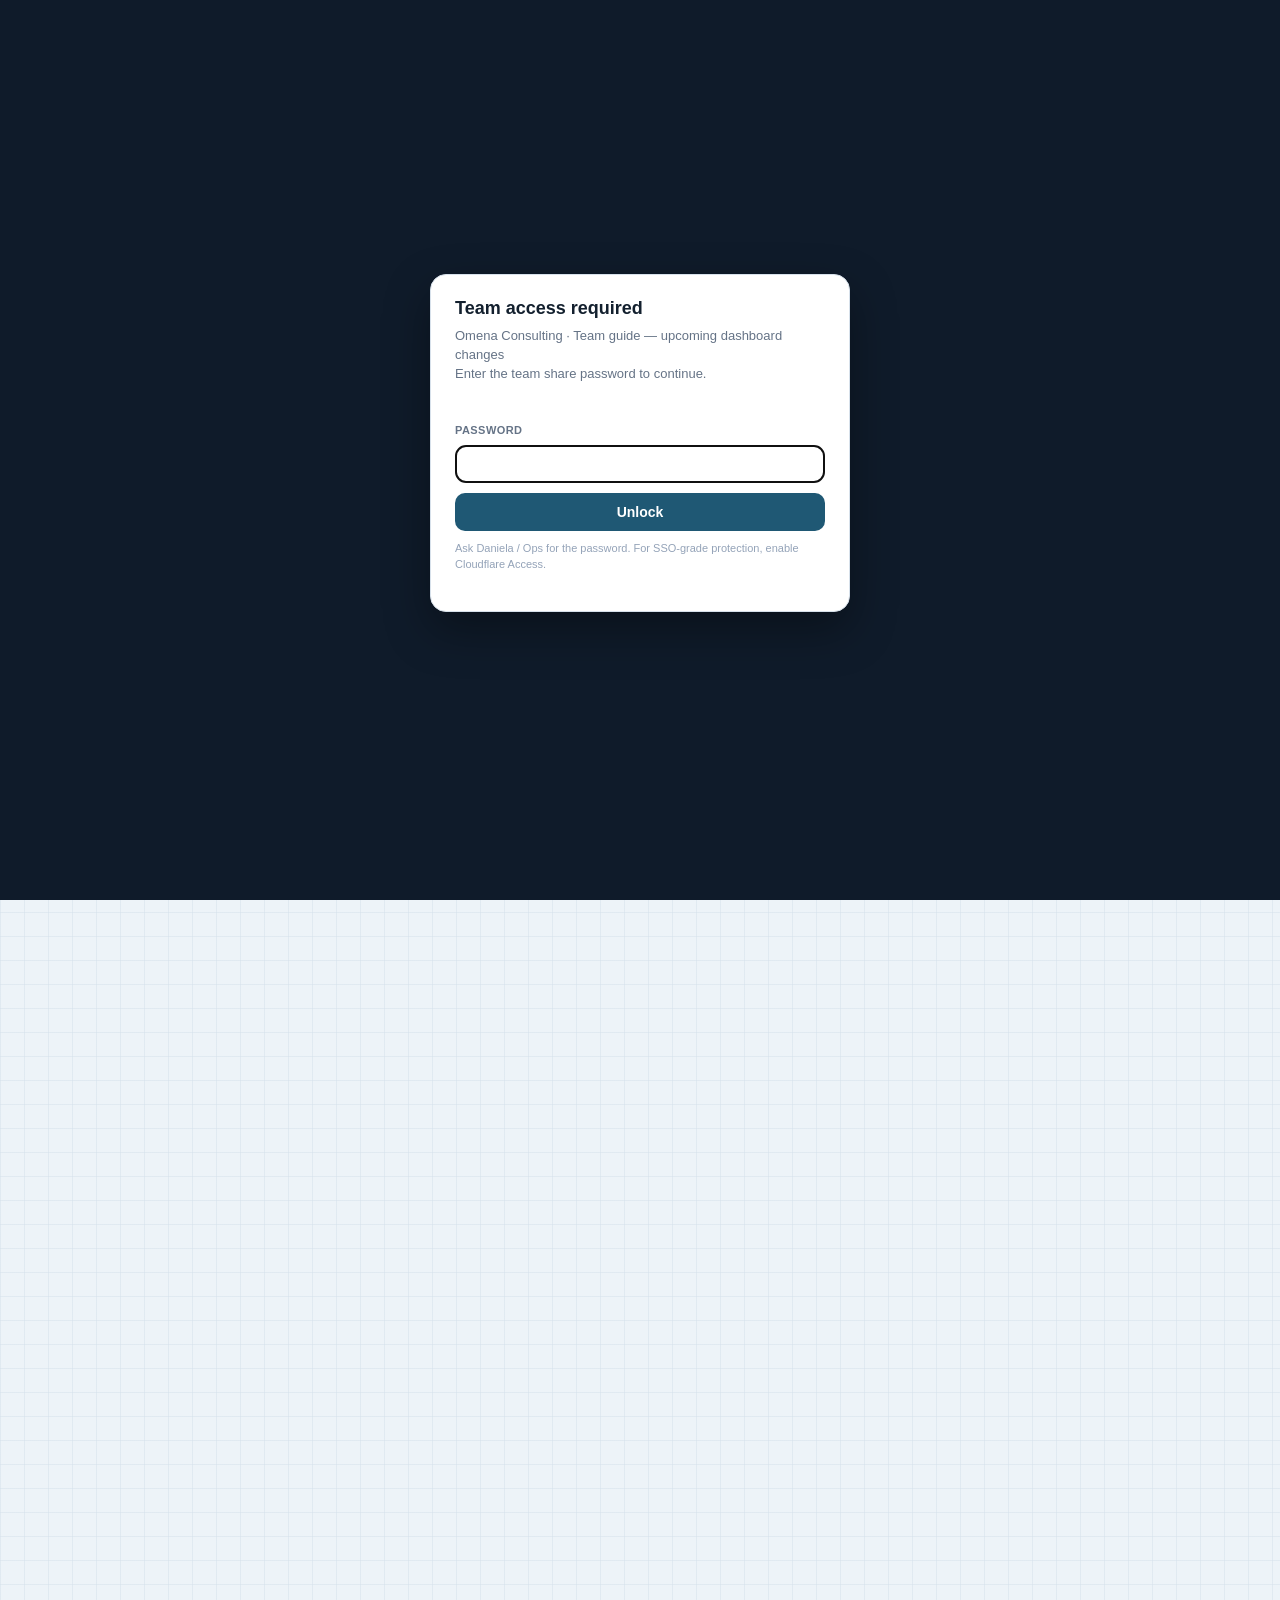
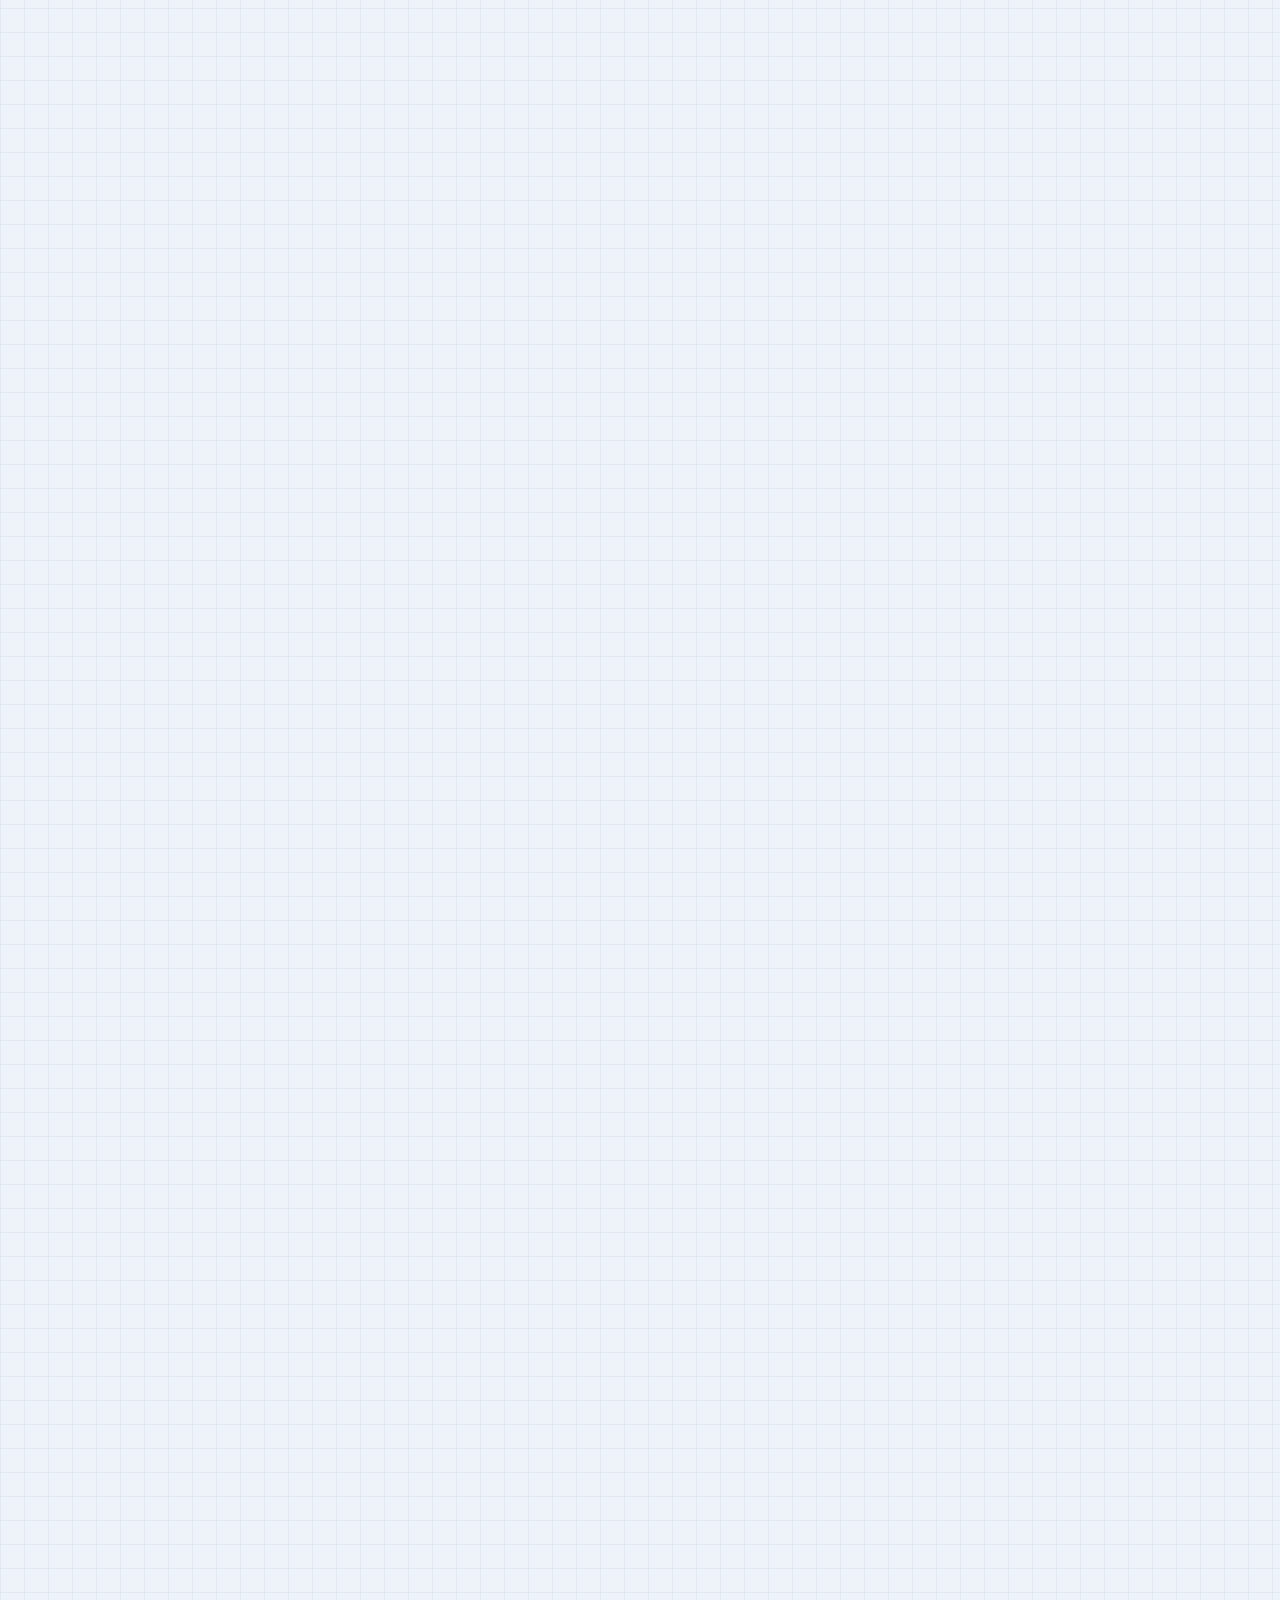
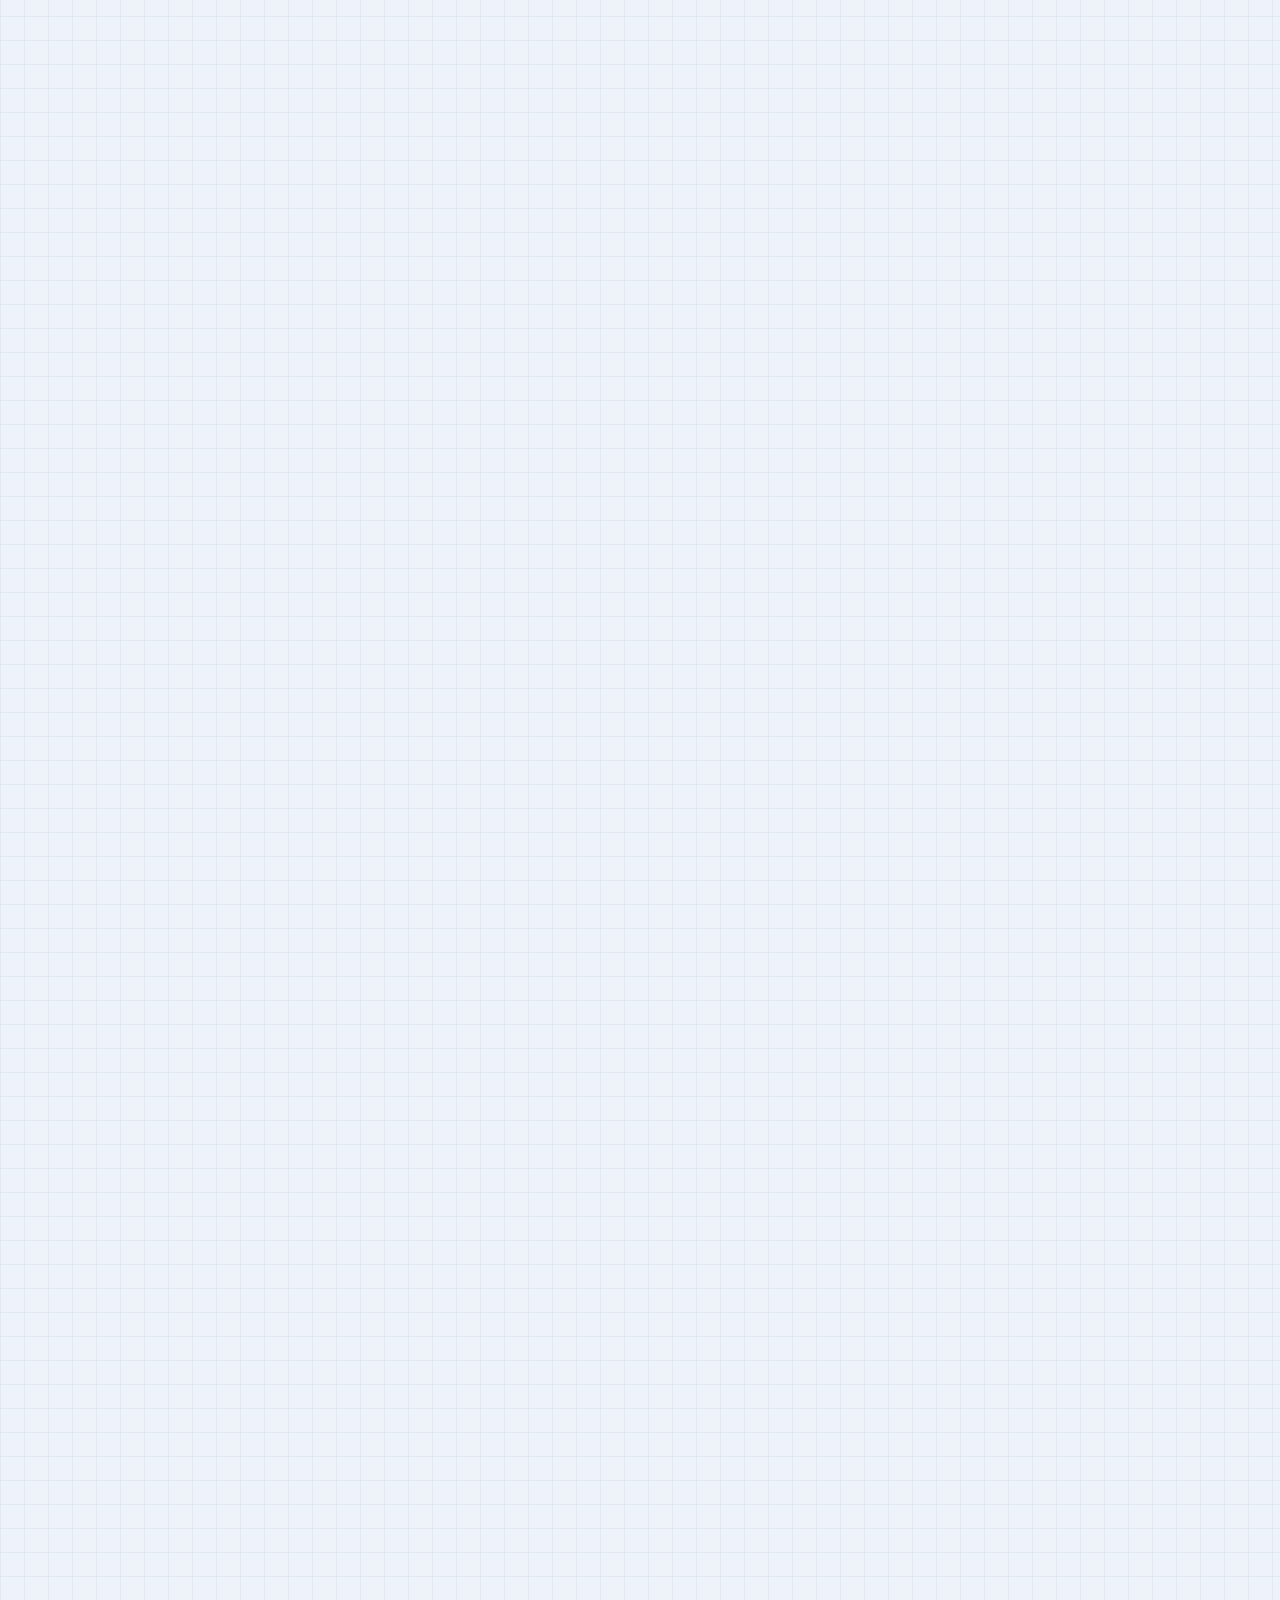
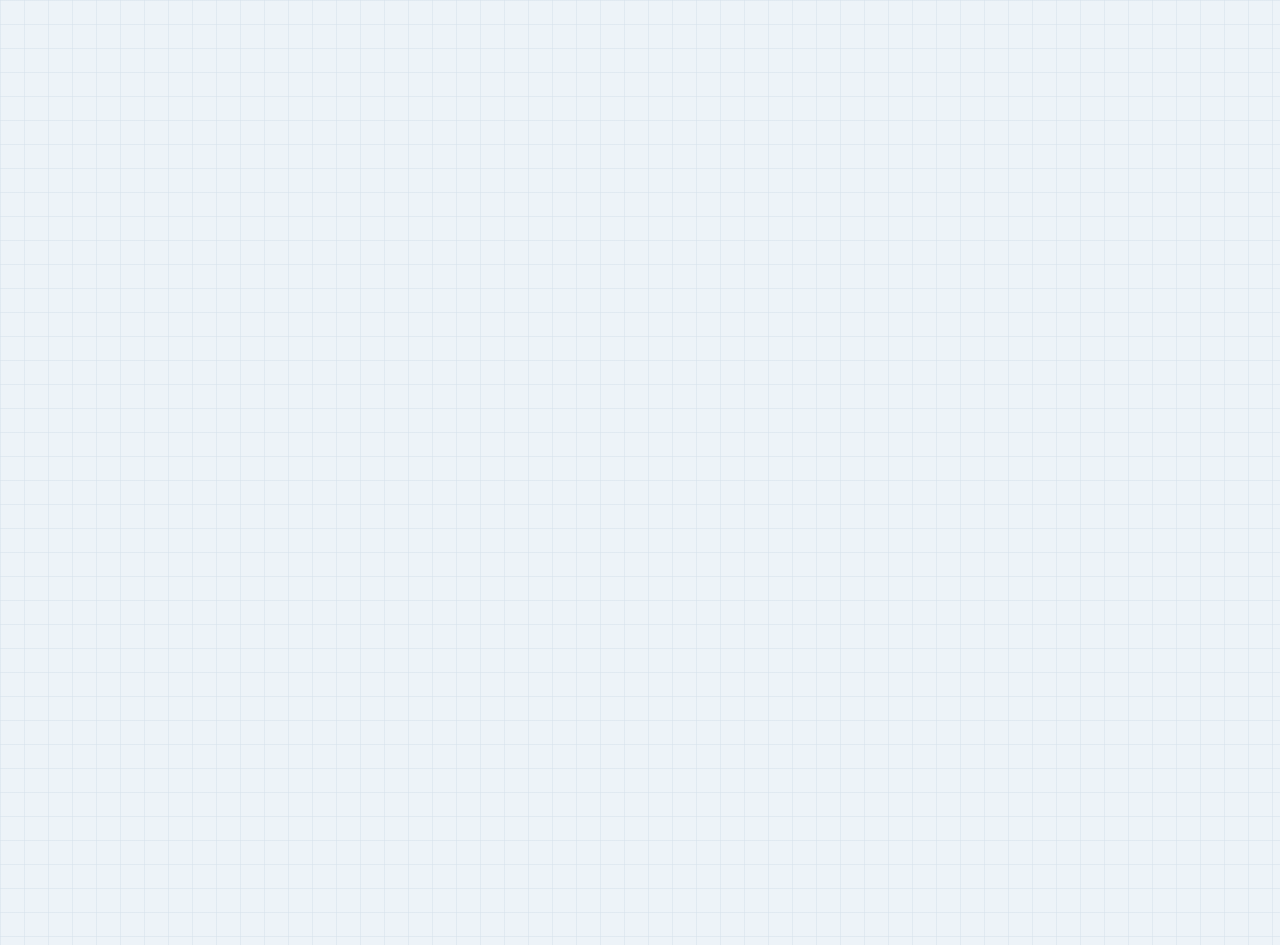
==== commit be081983: "Stop advertising undeployed Cloudflare Pages URL as live. Keep GitHub Pages as the share URL until p" ====
--- a/guide-factory-dashboard-changes.html
+++ b/guide-factory-dashboard-changes.html
@@ -125,12 +125,11 @@
       <p class="lede">This guide explains the planned updates to the Portfolio Status Dashboard so everyone understands the direction before we build. Nothing below is live yet.</p>
       <div class="banner">Status: For team review · Not implemented · Based on AI Product Factory Quick Handbook v1.1 and Operating Model deck (9 Oct 2026)</div>
       <div class="share-note">
-        Share this page:
-        <a href="guide-factory-dashboard-changes.html">guide-factory-dashboard-changes.html</a>
-        <br>GitHub Pages:
+        Live share URL (use this):
         <a href="https://omenada2025.github.io/omenaconsulting/guide-factory-dashboard-changes.html">https://omenada2025.github.io/omenaconsulting/guide-factory-dashboard-changes.html</a>
-        <br>Cloudflare Pages (after Connect to Git — see <a href="CLOUDFLARE_PAGES.md">CLOUDFLARE_PAGES.md</a>):
-        <a href="https://omenaconsulting.pages.dev/guide-factory-dashboard-changes.html">https://omenaconsulting.pages.dev/guide-factory-dashboard-changes.html</a>
+        <br>Dashboard:
+        <a href="https://omenada2025.github.io/omenaconsulting/">https://omenada2025.github.io/omenaconsulting/</a>
+        <br><span class="muted">Cloudflare <code>omenaconsulting.pages.dev</code> is not deployed yet (DNS does not resolve). Enable via <a href="CLOUDFLARE_PAGES.md">CLOUDFLARE_PAGES.md</a> when ready.</span>
       </div>
       <div class="actions">
         <a class="btn primary" href="preview-after-factory-alignment.html">See how it will look</a>
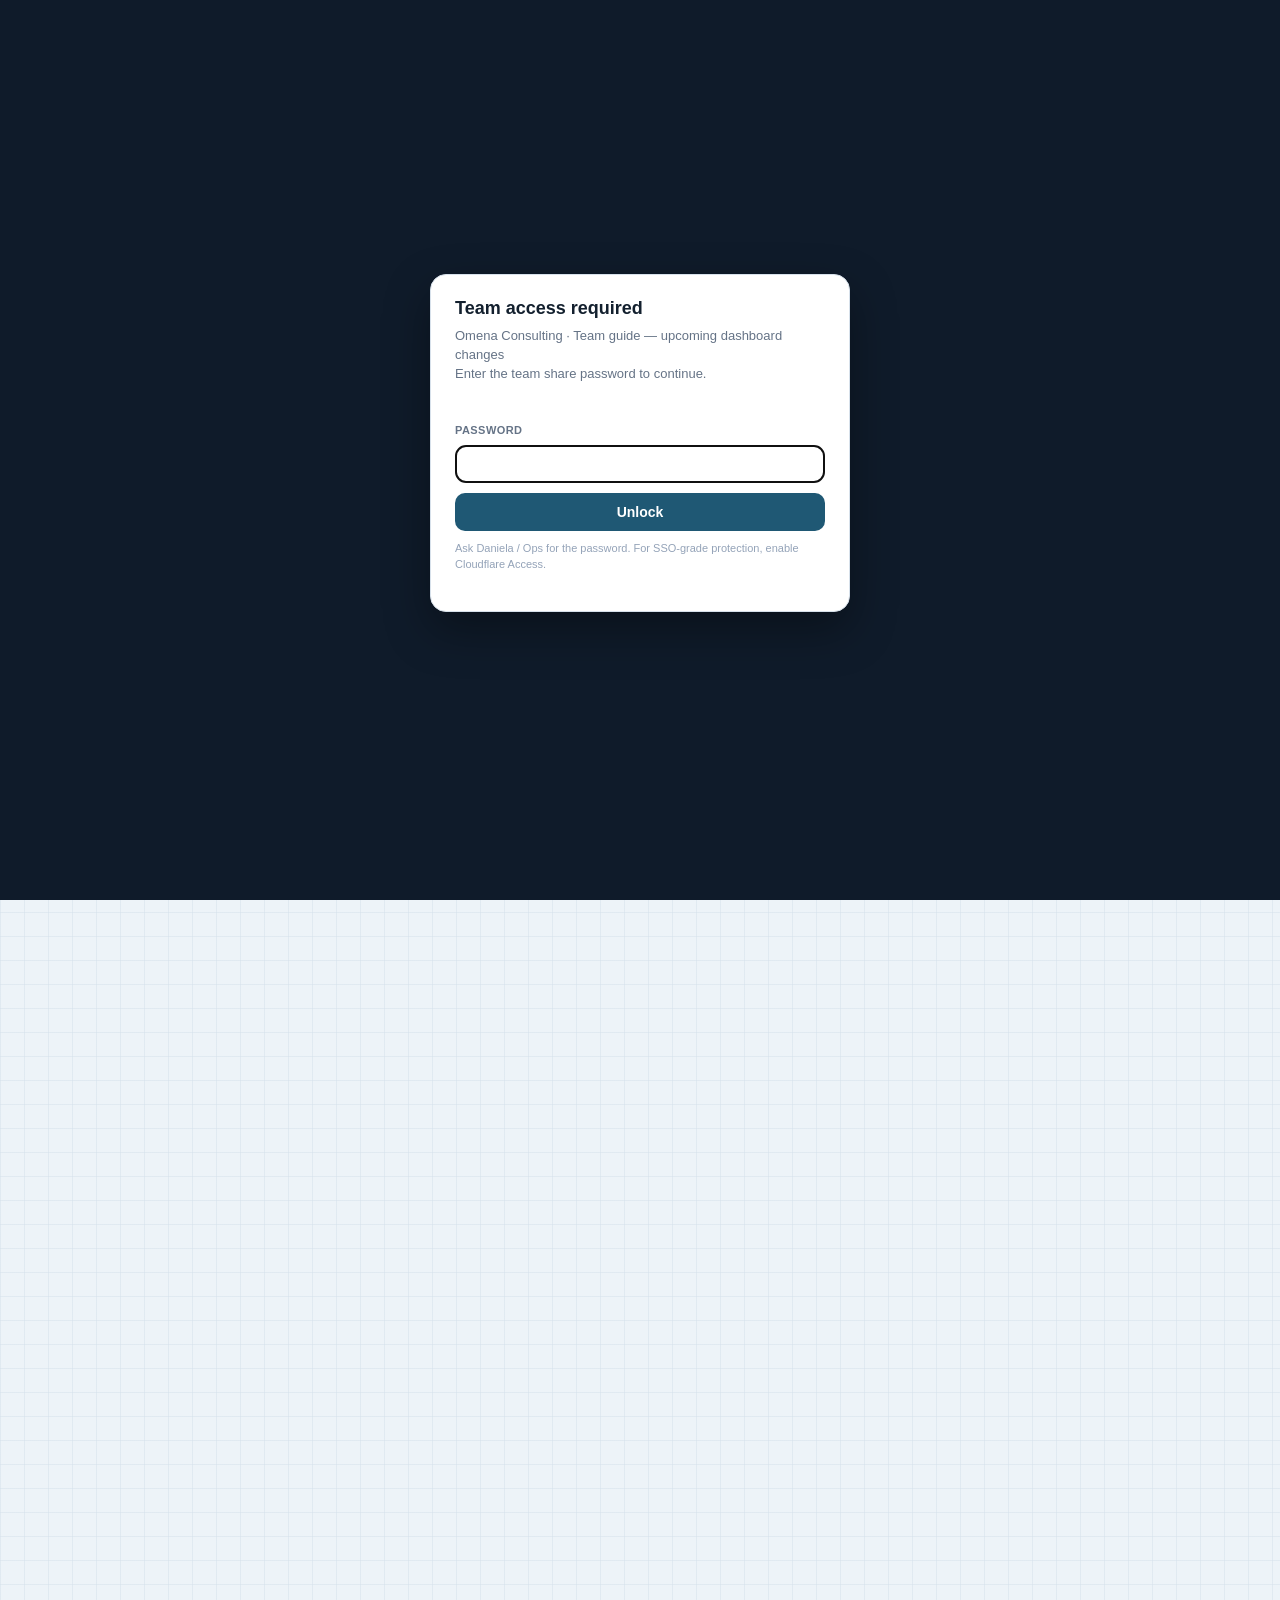
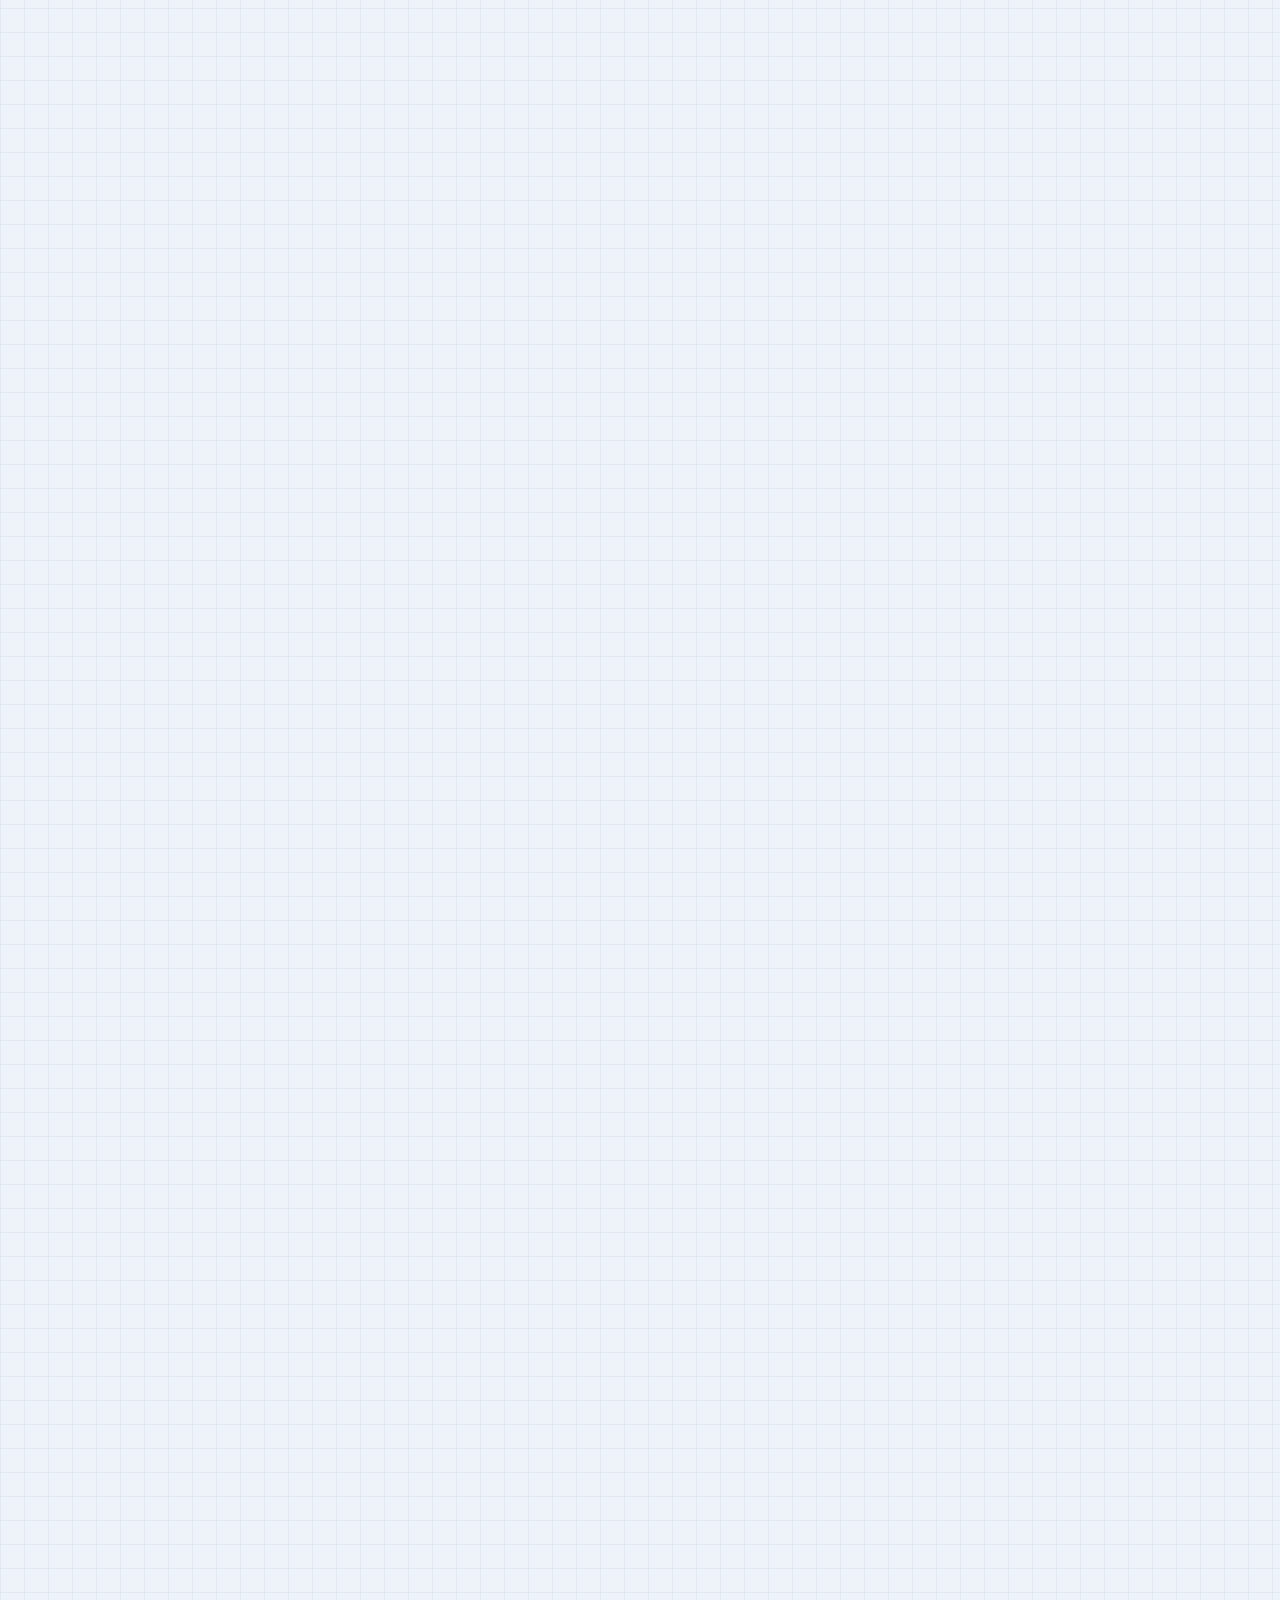
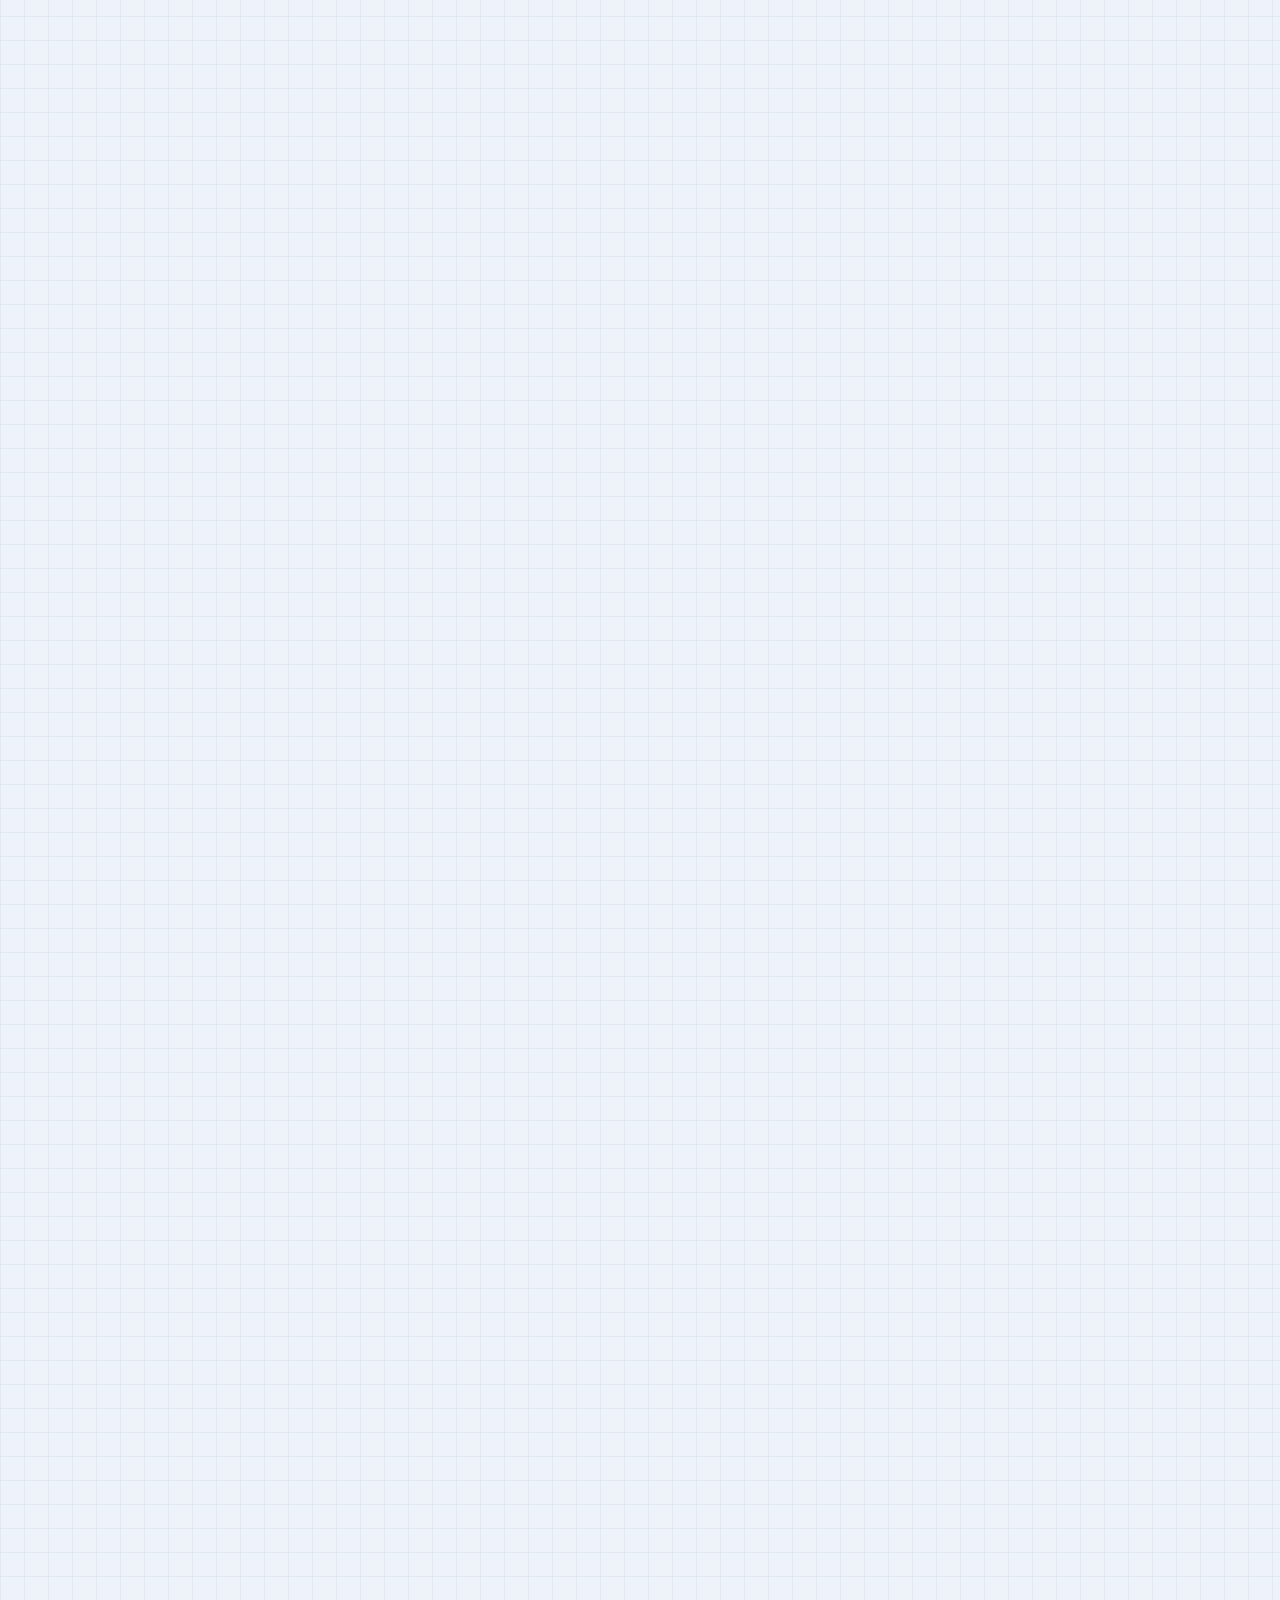
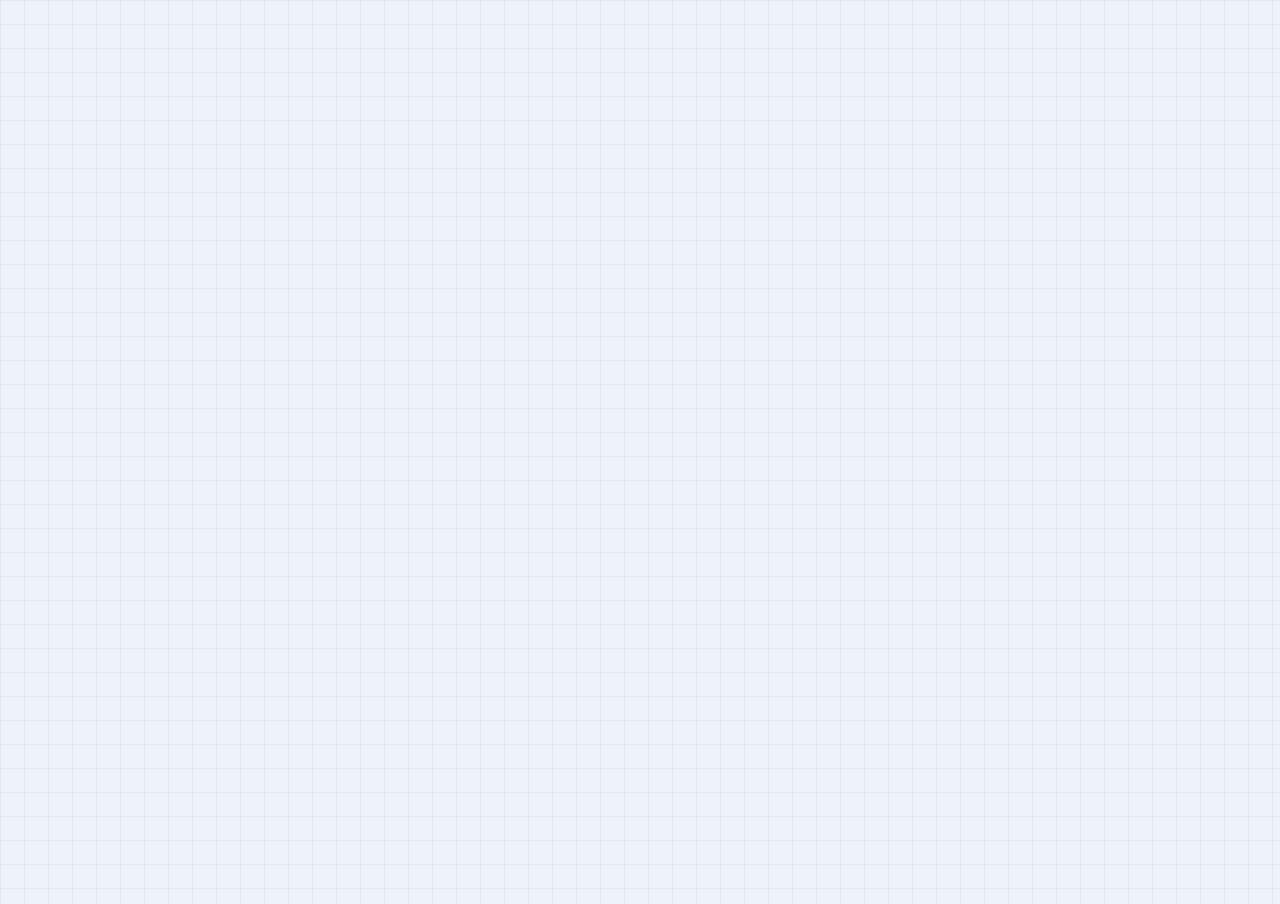
==== commit 19d52122: "Point team guide share URL to live Cloudflare Pages. Co-authored-by: Cursor <cursoragent@cursor.com>" ====
--- a/guide-factory-dashboard-changes.html
+++ b/guide-factory-dashboard-changes.html
@@ -126,10 +126,12 @@
       <div class="banner">Status: For team review · Not implemented · Based on AI Product Factory Quick Handbook v1.1 and Operating Model deck (9 Oct 2026)</div>
       <div class="share-note">
         Live share URL (use this):
-        <a href="https://omenada2025.github.io/omenaconsulting/guide-factory-dashboard-changes.html">https://omenada2025.github.io/omenaconsulting/guide-factory-dashboard-changes.html</a>
+        <a href="https://omenaconsulting.pages.dev/guide-factory-dashboard-changes.html">https://omenaconsulting.pages.dev/guide-factory-dashboard-changes.html</a>
         <br>Dashboard:
-        <a href="https://omenada2025.github.io/omenaconsulting/">https://omenada2025.github.io/omenaconsulting/</a>
-        <br><span class="muted">Cloudflare <code>omenaconsulting.pages.dev</code> is not deployed yet (DNS does not resolve). Enable via <a href="CLOUDFLARE_PAGES.md">CLOUDFLARE_PAGES.md</a> when ready.</span>
+        <a href="https://omenaconsulting.pages.dev/">https://omenaconsulting.pages.dev/</a>
+        <br><span class="muted">Also on GitHub Pages:
+        <a href="https://omenada2025.github.io/omenaconsulting/guide-factory-dashboard-changes.html">omenada2025.github.io/omenaconsulting/…</a>
+        · password gate unchanged</span>
       </div>
       <div class="actions">
         <a class="btn primary" href="preview-after-factory-alignment.html">See how it will look</a>
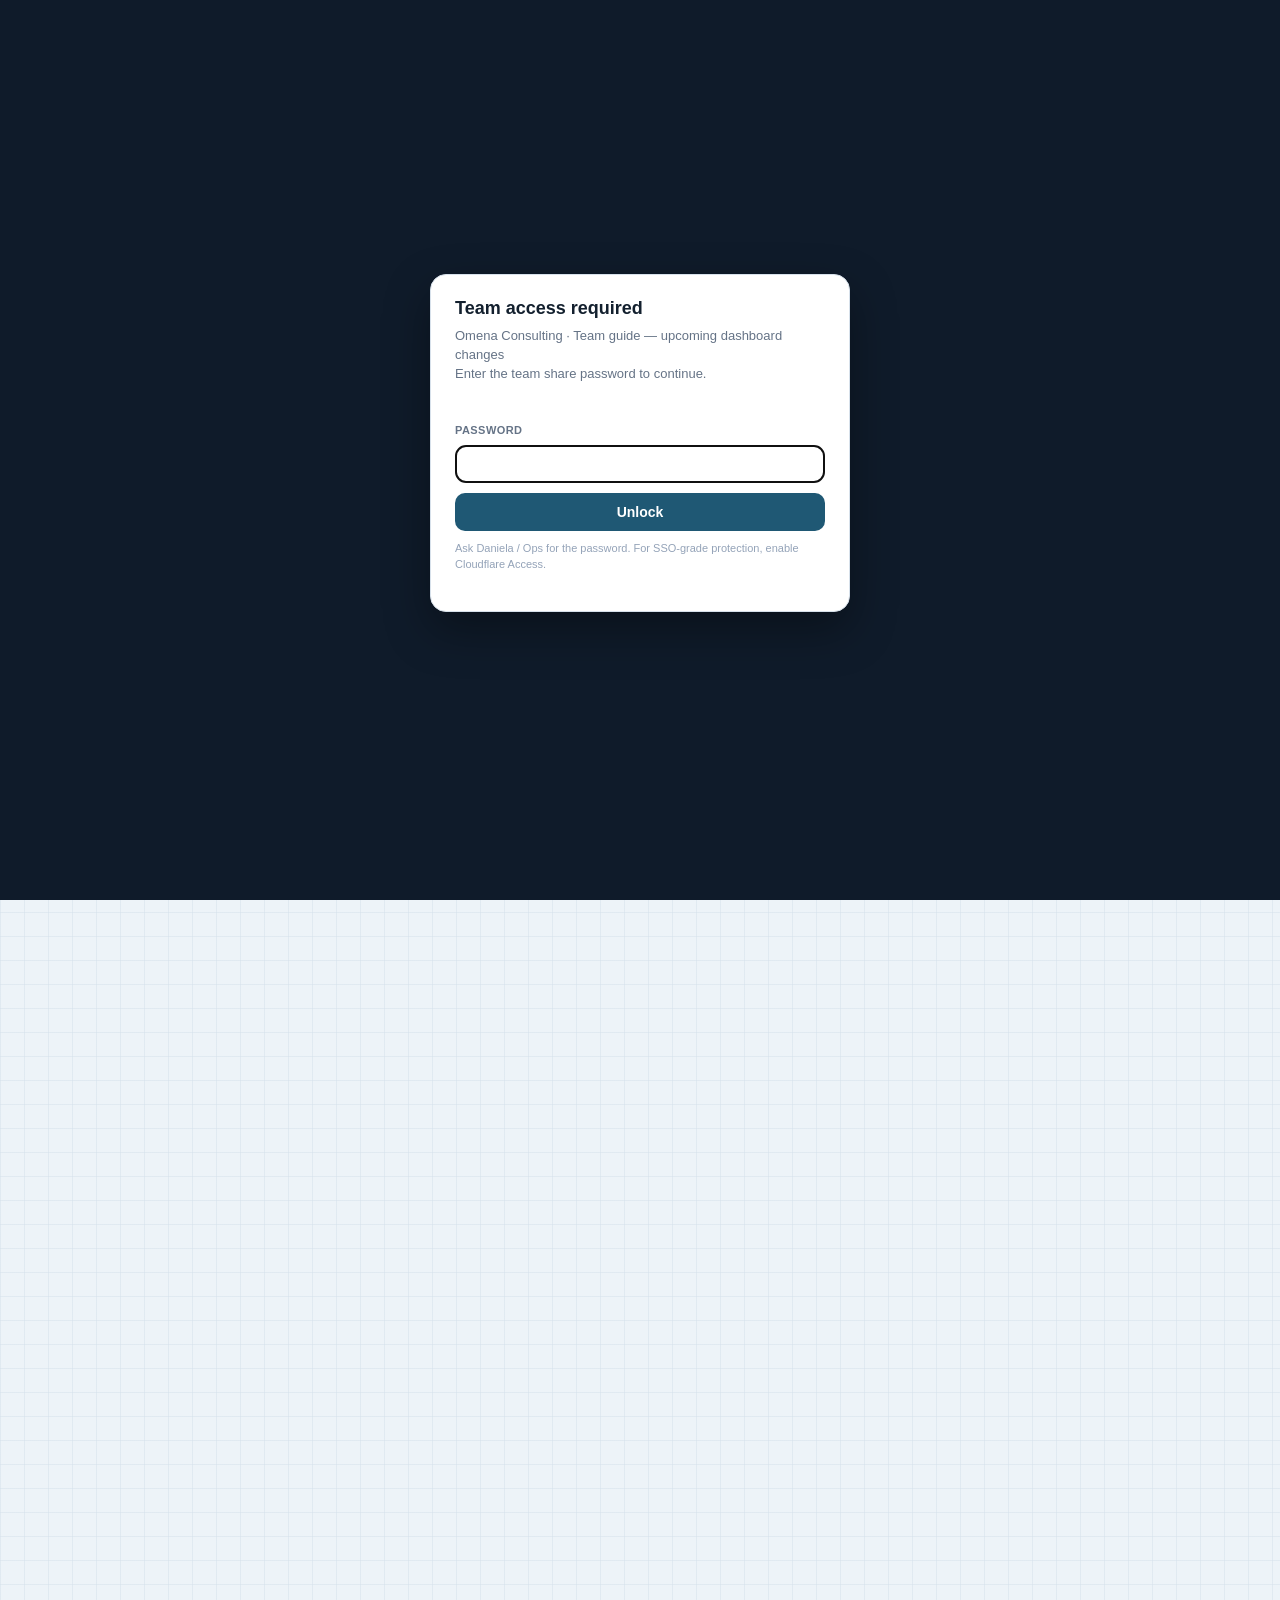
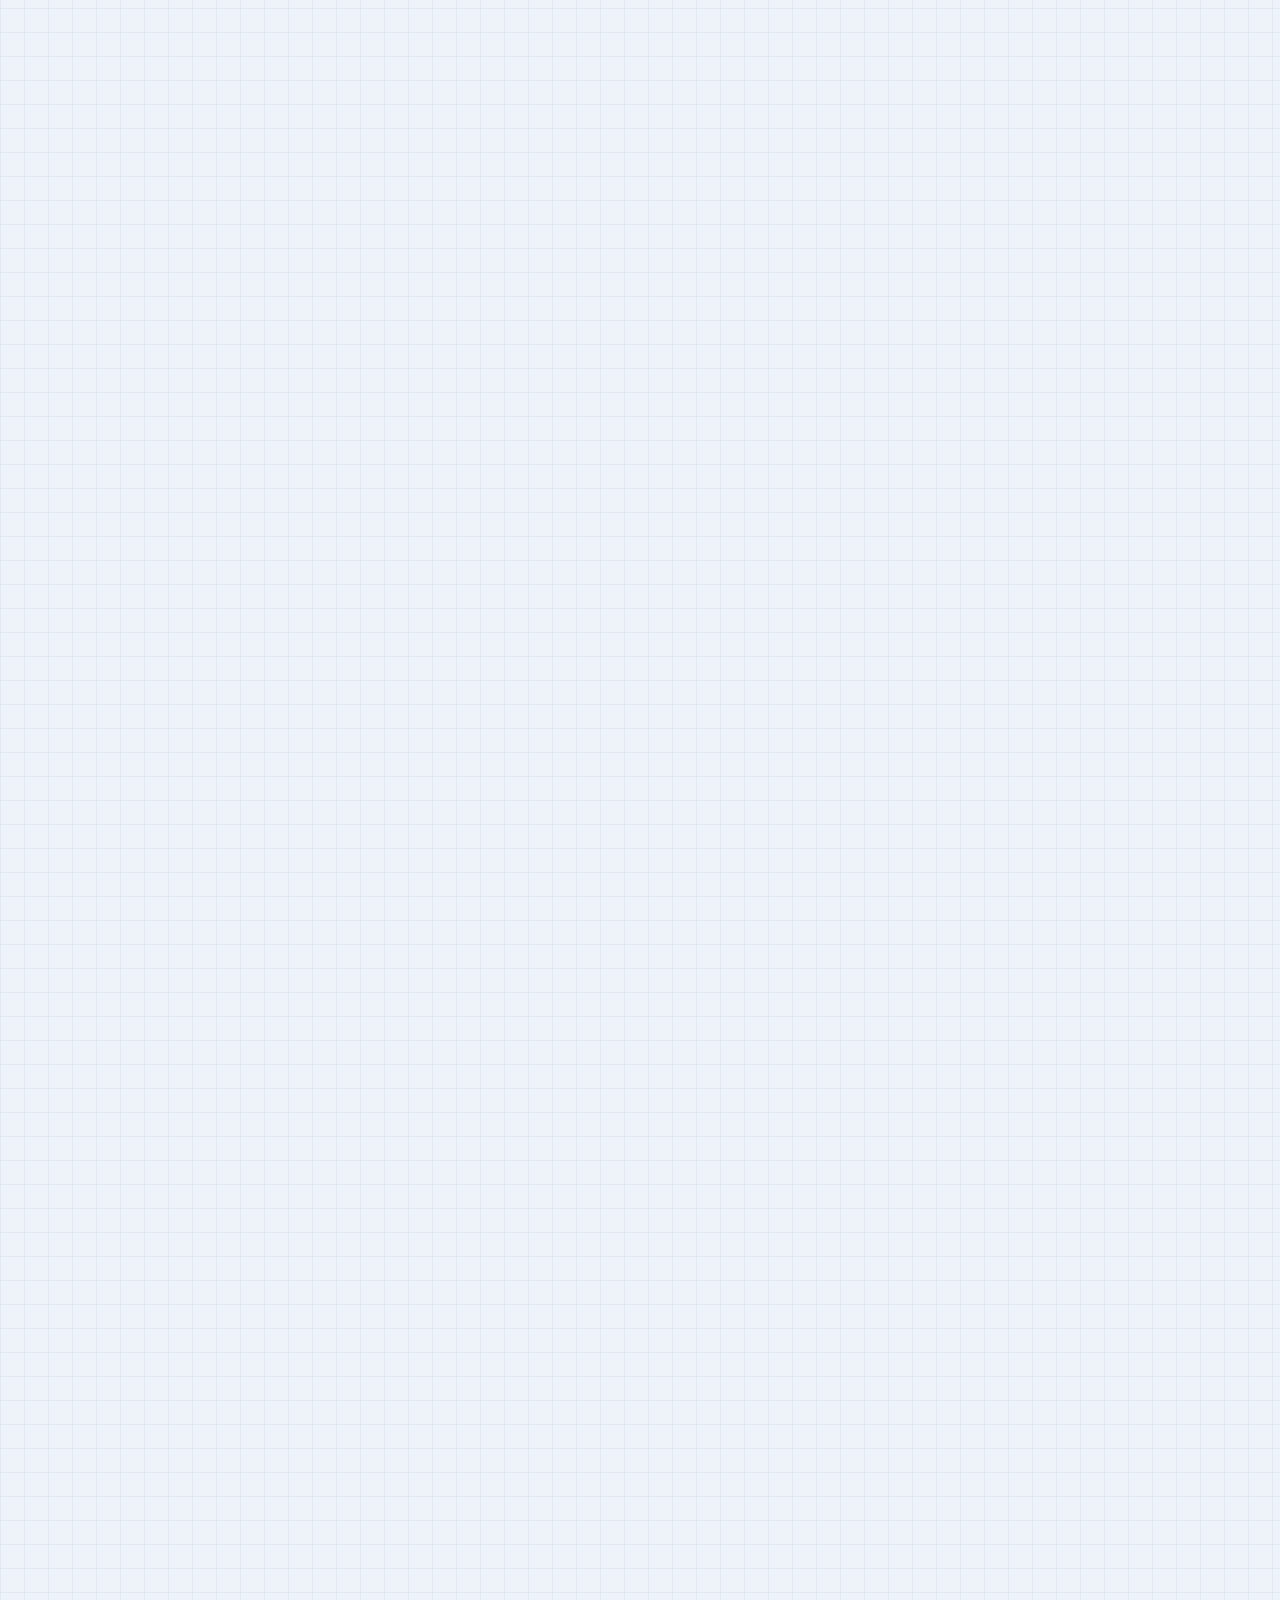
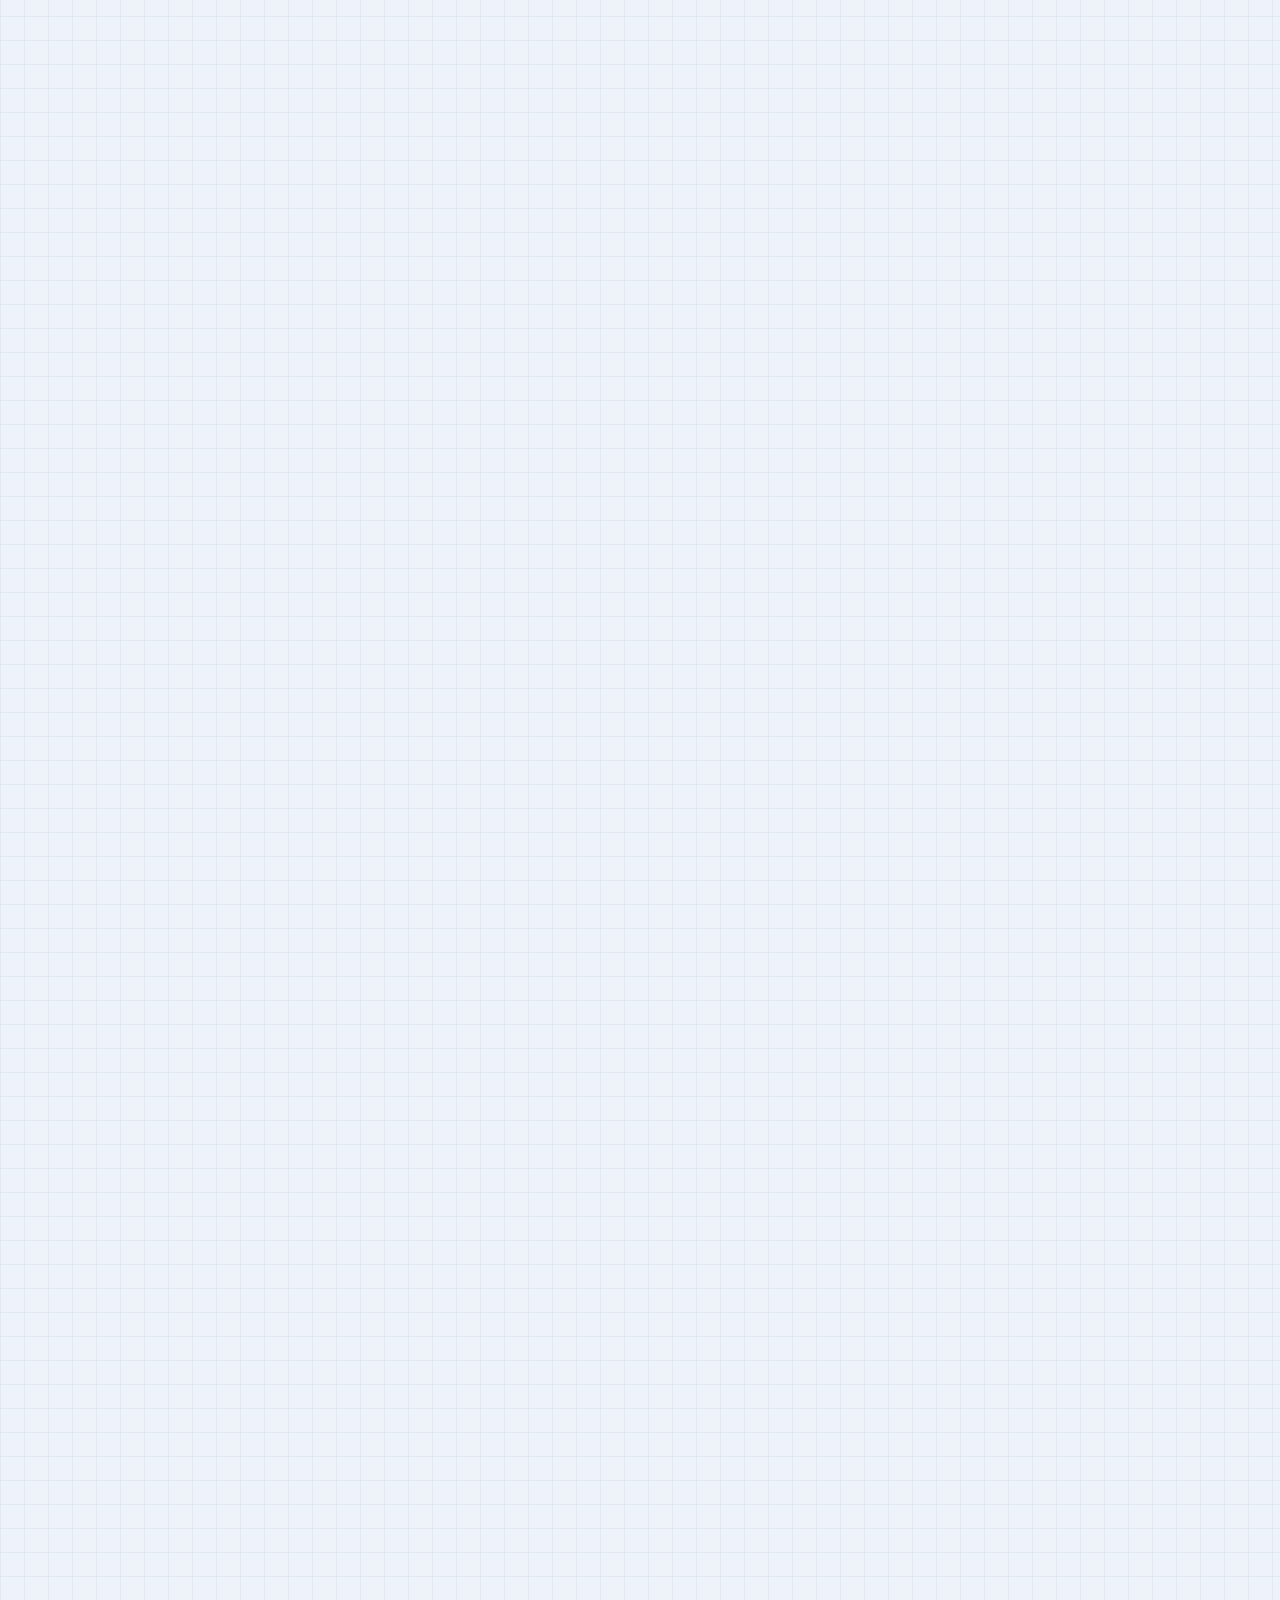
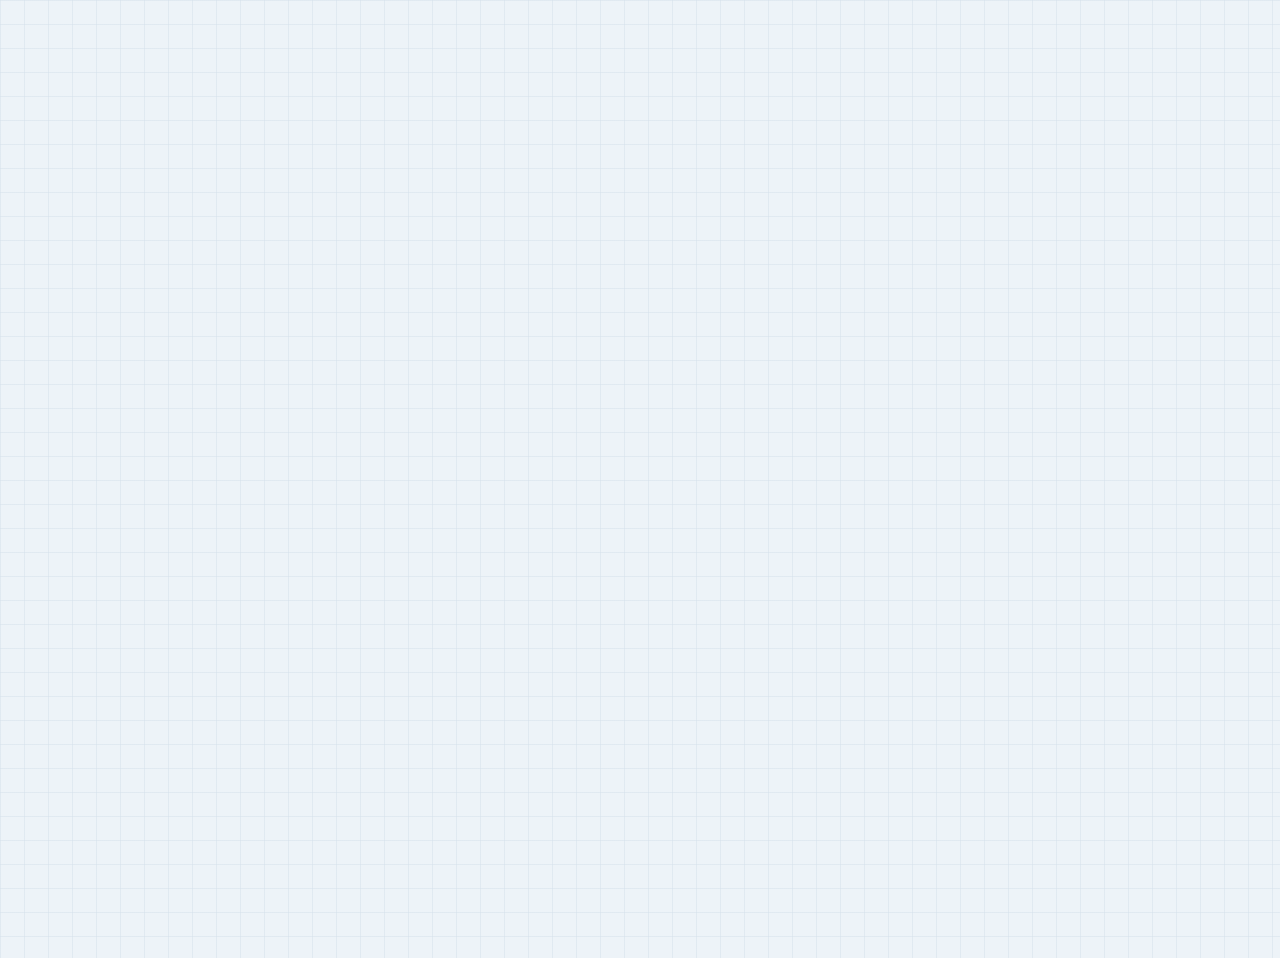
==== commit 61add1a3: "Publish factory workstream training for team share and lock version-tracking decisions. Co-authored-" ====
--- a/guide-factory-dashboard-changes.html
+++ b/guide-factory-dashboard-changes.html
@@ -120,10 +120,10 @@
 <body>
   <div class="shell">
     <header class="hero">
-      <span class="eyebrow">Team explanation guide · before implementation</span>
-      <h1>Upcoming dashboard changes — what, why, and what stays the same</h1>
-      <p class="lede">This guide explains the planned updates to the Portfolio Status Dashboard so everyone understands the direction before we build. Nothing below is live yet.</p>
-      <div class="banner">Status: For team review · Not implemented · Based on AI Product Factory Quick Handbook v1.1 and Operating Model deck (9 Oct 2026)</div>
+      <span class="eyebrow">Team explanation guide · decisions locked</span>
+      <h1>Dashboard changes — what is live, what is next, and what stays the same</h1>
+      <p class="lede">Live/Support PM roles and handover kits are already in the app. Sprint A (6-week runway + handover acceptance) is approved for build once leadership confirms A1–A5.</p>
+      <div class="banner ok">Status: Partial live · Roles + kits shipped · Factory runway / handover screen pending · Based on AI Product Factory Quick Handbook v1.1 and Operating Model deck (9 Oct 2026)</div>
       <div class="share-note">
         Live share URL (use this):
         <a href="https://omenaconsulting.pages.dev/guide-factory-dashboard-changes.html">https://omenaconsulting.pages.dev/guide-factory-dashboard-changes.html</a>
@@ -134,7 +134,8 @@
         · password gate unchanged</span>
       </div>
       <div class="actions">
-        <a class="btn primary" href="preview-after-factory-alignment.html">See how it will look</a>
+        <a class="btn primary" href="training-factory-workstreams.html">Team training — adjust workstreams</a>
+        <a class="btn" href="preview-after-factory-alignment.html">See how it will look</a>
         <a class="btn" href="proposal-workflow-roles-uiux-approval.html">Full approval pack</a>
         <a class="btn" href="index.html">Current live dashboard</a>
       </div>
@@ -160,7 +161,7 @@
         <li>After release and <strong>accepted handover</strong>, the Live PM moves to the next project.</li>
         <li><strong>Support PM</strong> accepts the product and owns portfolio, support, training/demos, and sustaining work.</li>
       </ul>
-      <p>Our dashboard already supports weekly status, portfolio health, and governance. It does <strong>not</strong> yet show Live vs Support ownership, the six-week factory runway, or handover kits. We will <strong>extend this app</strong> — we are not building a second system.</p>
+      <p>Our dashboard already supports weekly status, portfolio health, and governance. <strong>Live vs Support ownership and handover kits are live.</strong> The six-week factory runway and Support PM handover acceptance screen are the next build. We <strong>extend this app</strong> — we are not building a second system.</p>
       <div class="banner ok">Decision already recommended: improve the current dashboard. Do not create a new application.</div>
     </section>
 
